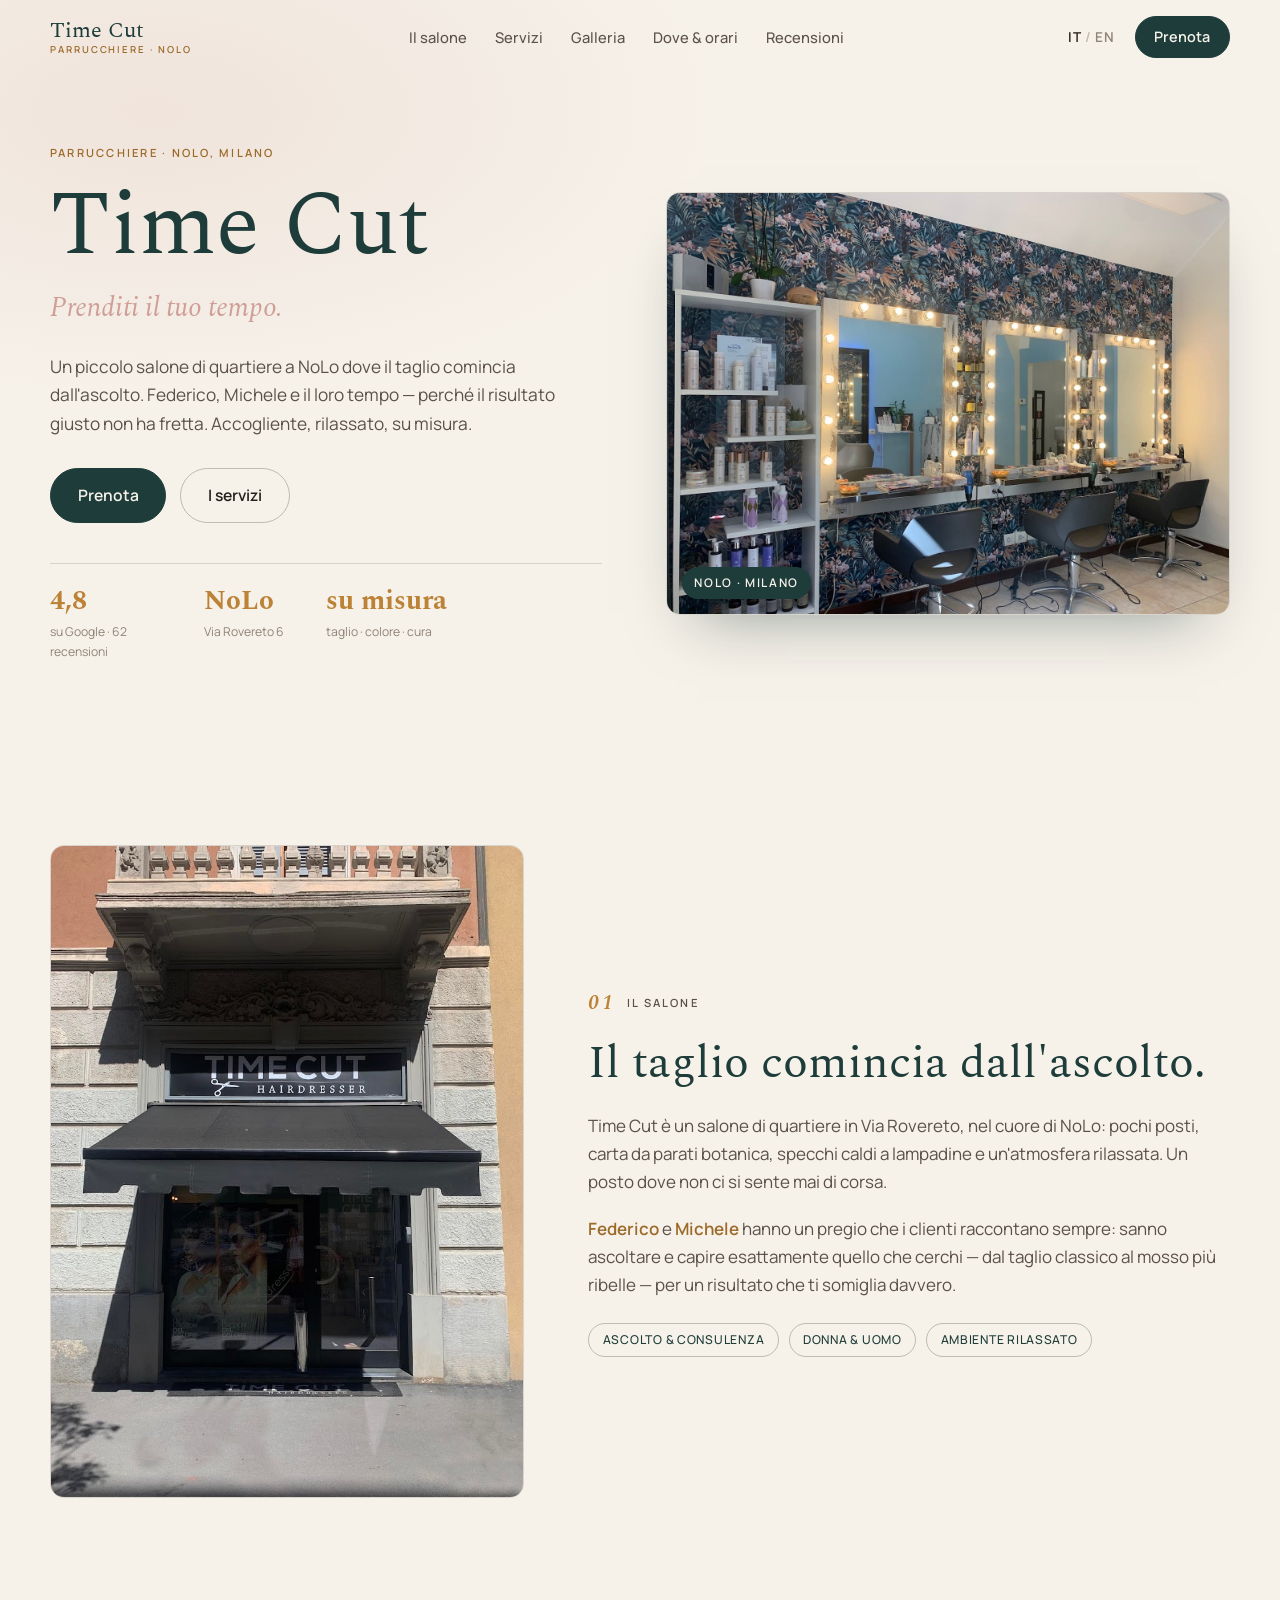
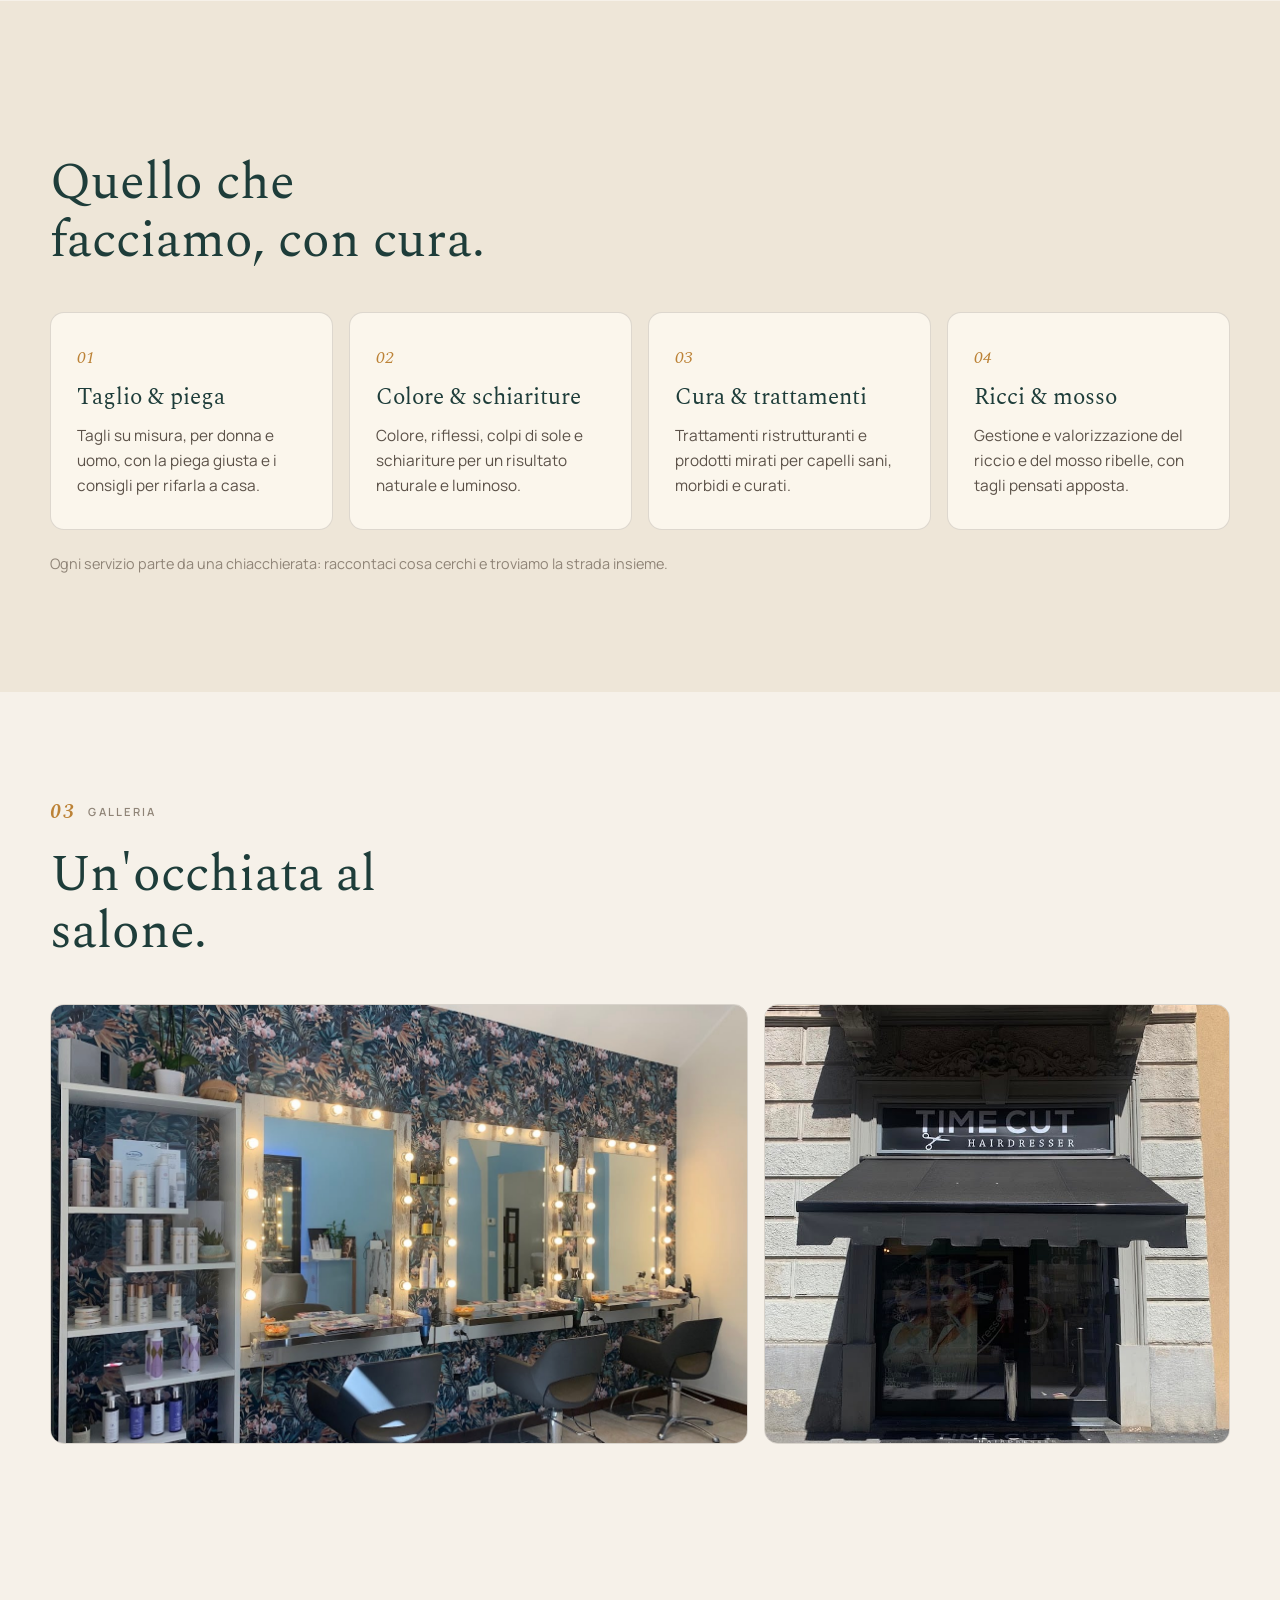
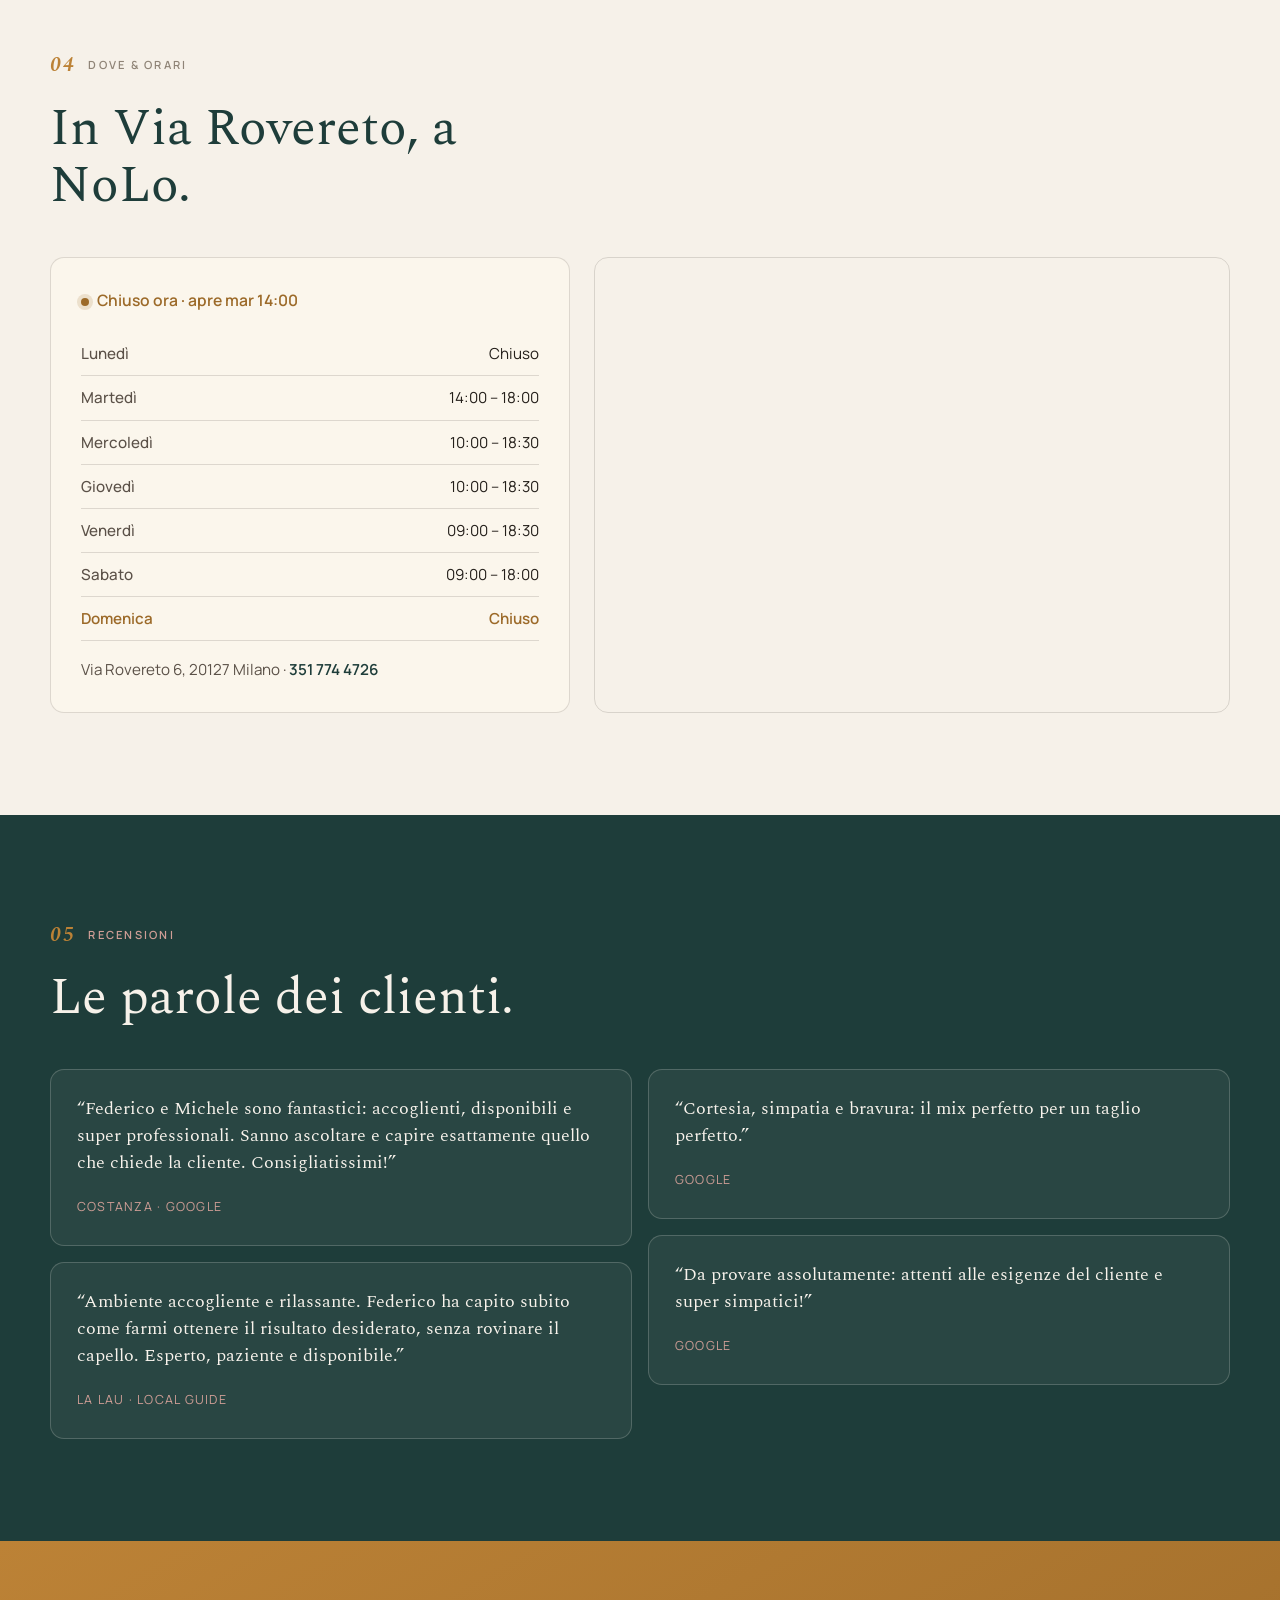
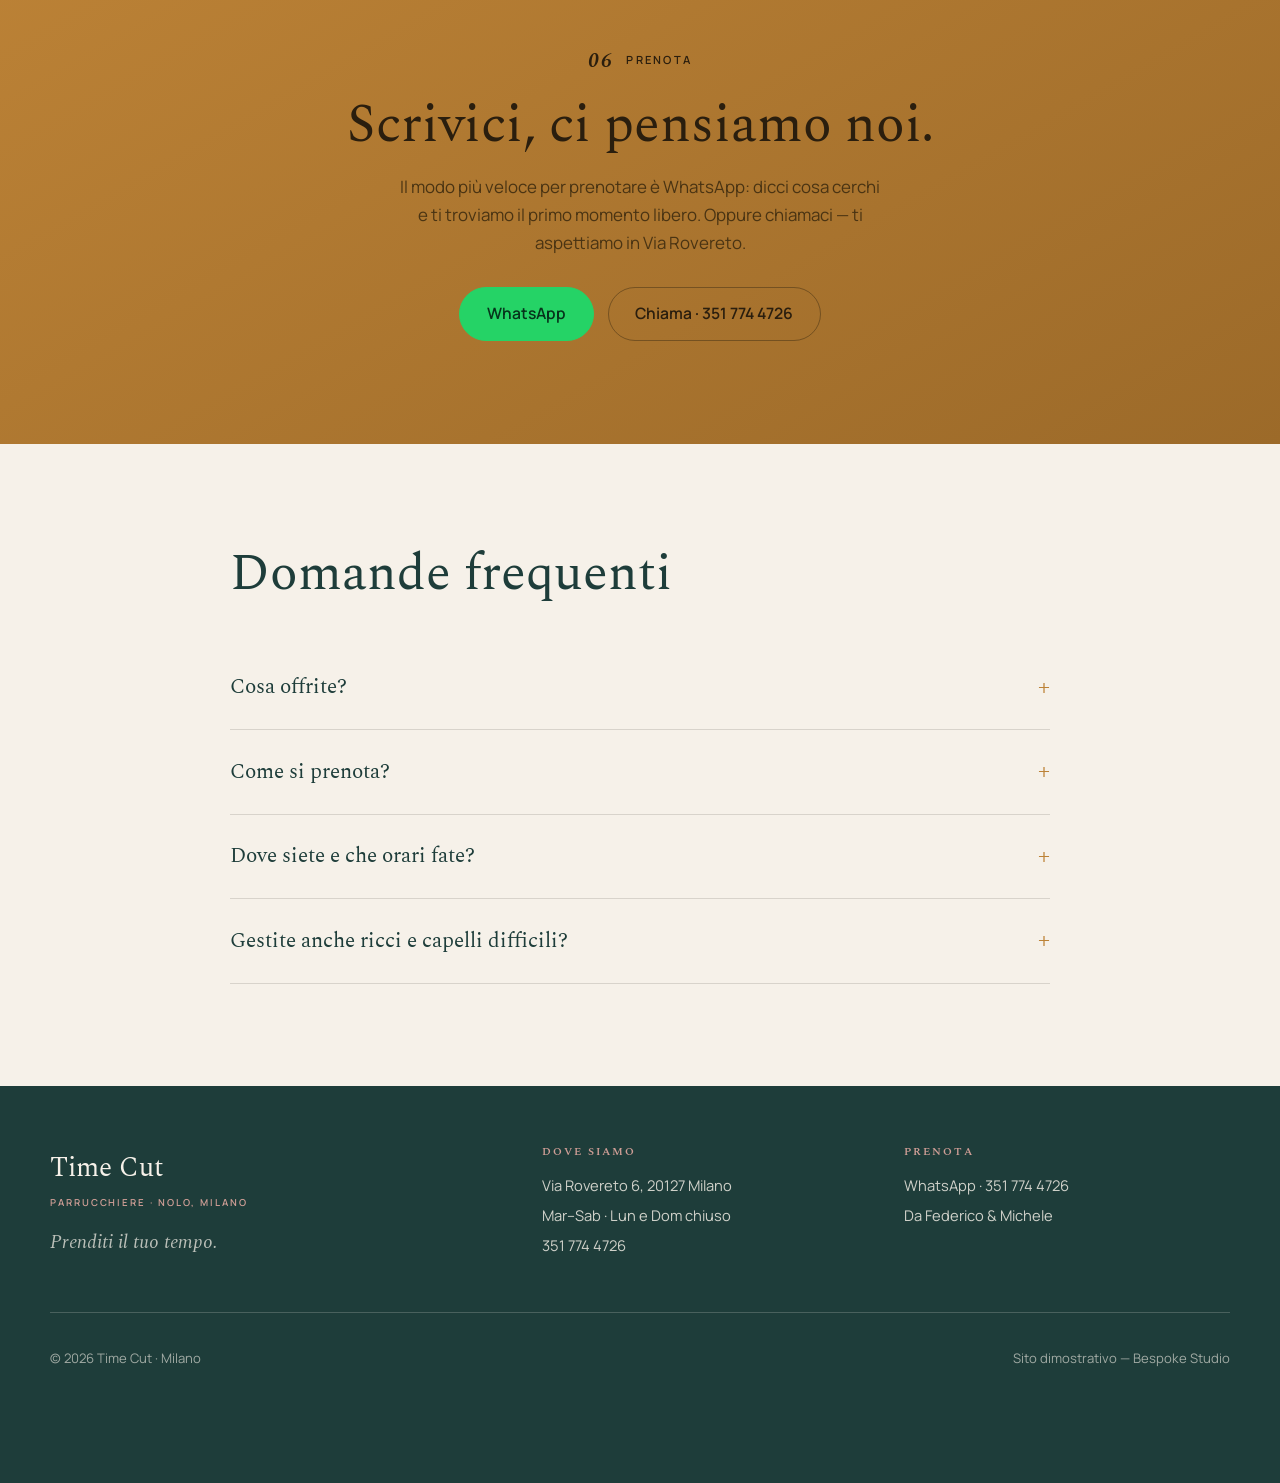
==== index.html @ 447bb8cb "Time Cut — sito vetrina (demo Bespoke Studio) Parrucchiere di quartiere a NoLo (Via Rovereto 6, Fede" ====
<!DOCTYPE html>
<html lang="it" class="no-js">
<head>
<meta charset="utf-8">
<script>(function(d){var r=d.documentElement;r.className=r.className.replace('no-js','js');if(matchMedia('(prefers-reduced-motion:reduce)').matches)r.classList.add('reduce-motion');})(document);</script>
<meta name="viewport" content="width=device-width, initial-scale=1">
<title>Time Cut — Parrucchiere a NoLo, Milano · Prenditi il tuo tempo</title>
<meta name="description" content="Time Cut, Via Rovereto 6 (NoLo, Milano): parrucchiere di quartiere. Taglio, colore e cura dei capelli con ascolto e attenzione, da Federico e Michele. Prenota su WhatsApp.">
<link rel="canonical" href="https://rotenzark.github.io/time-cut/">
<meta name="theme-color" content="#1E3D3A">
<meta property="og:type" content="business.business">
<meta property="og:title" content="Time Cut — Parrucchiere a NoLo, Milano">
<meta property="og:description" content="Prenditi il tuo tempo. Un salone di quartiere a NoLo dove ascolto e taglio su misura fanno la differenza. Da Federico e Michele.">
<meta property="og:image" content="https://rotenzark.github.io/time-cut/img/og-image.jpg">
<meta property="og:url" content="https://rotenzark.github.io/time-cut/">
<meta property="og:locale" content="it_IT">
<meta name="twitter:card" content="summary_large_image">
<meta name="twitter:title" content="Time Cut — Parrucchiere a NoLo">
<meta name="twitter:description" content="Prenditi il tuo tempo. Parrucchiere di quartiere a NoLo, Milano.">
<meta name="twitter:image" content="https://rotenzark.github.io/time-cut/img/og-image.jpg">
<link rel="icon" href="img/favicon.svg" type="image/svg+xml">
<link rel="icon" href="img/favicon-32.png" sizes="32x32" type="image/png">
<link rel="apple-touch-icon" href="img/apple-touch-icon.png">
<link rel="preconnect" href="https://fonts.googleapis.com">
<link rel="preconnect" href="https://fonts.gstatic.com" crossorigin>
<link href="https://fonts.googleapis.com/css2?family=Spectral:ital,wght@0,400;0,500;0,600;1,400&family=Manrope:wght@400;500;600;700&display=swap" rel="stylesheet">
<link rel="stylesheet" href="css/styles.css?v=1">
<script type="application/ld+json">
{
  "@context": "https://schema.org",
  "@type": "HairSalon",
  "name": "Time Cut",
  "description": "Parrucchiere di quartiere a NoLo (Milano): taglio, colore e cura dei capelli con ascolto e attenzione.",
  "url": "https://rotenzark.github.io/time-cut/",
  "image": "https://rotenzark.github.io/time-cut/img/og-image.jpg",
  "telephone": "+39 351 774 4726",
  "priceRange": "€€",
  "address": { "@type": "PostalAddress", "streetAddress": "Via Rovereto 6", "addressLocality": "Milano", "postalCode": "20127", "addressCountry": "IT" },
  "geo": { "@type": "GeoCoordinates", "latitude": 45.494929, "longitude": 9.2206295 },
  "openingHoursSpecification": [
    { "@type": "OpeningHoursSpecification", "dayOfWeek": "Tuesday", "opens": "14:00", "closes": "18:00" },
    { "@type": "OpeningHoursSpecification", "dayOfWeek": ["Wednesday","Thursday"], "opens": "10:00", "closes": "18:30" },
    { "@type": "OpeningHoursSpecification", "dayOfWeek": "Friday", "opens": "09:00", "closes": "18:30" },
    { "@type": "OpeningHoursSpecification", "dayOfWeek": "Saturday", "opens": "09:00", "closes": "18:00" }
  ]
}
</script>
<script type="application/ld+json">
{
  "@context": "https://schema.org",
  "@type": "FAQPage",
  "mainEntity": [
    { "@type": "Question", "name": "Cosa offre Time Cut?", "acceptedAnswer": { "@type": "Answer", "text": "Siamo un parrucchiere di quartiere: taglio e piega, colore e schiariture, trattamenti di cura per i capelli e consulenza sullo stile. Per donna e uomo." } },
    { "@type": "Question", "name": "Come si prenota?", "acceptedAnswer": { "@type": "Answer", "text": "Il modo più veloce è scriverci su WhatsApp o chiamare il 351 774 4726. Ti troviamo il primo momento libero, senza fretta." } },
    { "@type": "Question", "name": "Dove siete e che orari fate?", "acceptedAnswer": { "@type": "Answer", "text": "Siamo in Via Rovereto 6, a NoLo (Milano). Aperti martedì 14–18, mercoledì e giovedì 10–18:30, venerdì 9–18:30, sabato 9–18. Lunedì e domenica chiuso." } },
    { "@type": "Question", "name": "Gestite anche capelli ricci e difficili?", "acceptedAnswer": { "@type": "Answer", "text": "Sì. Ci piace ascoltare e capire cosa cerchi: dai tagli su misura alla gestione del mosso e del riccio, l'obiettivo è farti uscire con un risultato che ti somiglia." } }
  ]
}
</script>
</head>
<body>

<div id="intro" class="intro" aria-hidden="true">
  <div class="intro__inner">
    <span class="intro__word">Time Cut</span>
    <span class="intro__sub">Prenditi il tuo tempo</span>
  </div>
</div>

<a class="skip-link" href="#main" data-i18n="skip">Vai al contenuto</a>

<header class="site-header" id="siteHeader">
  <div class="wrap header__row">
    <a class="brand" href="#top" aria-label="Time Cut — home">
      <span class="brand__name">Time Cut</span>
      <span class="brand__sub">Parrucchiere · NoLo</span>
    </a>
    <nav class="nav" id="nav" aria-label="Navigazione principale">
      <a href="#salone" data-i18n="nav.about">Il salone</a>
      <a href="#servizi" data-i18n="nav.services">Servizi</a>
      <a href="#gallery" data-i18n="nav.gallery">Galleria</a>
      <a href="#dove" data-i18n="nav.where">Dove & orari</a>
      <a href="#recensioni" data-i18n="nav.reviews">Recensioni</a>
    </nav>
    <div class="header__actions">
      <button class="lang" id="langToggle" type="button" aria-label="Switch language to English">
        <span class="lang__it is-active">IT</span><span class="lang__sep">/</span><span class="lang__en">EN</span>
      </button>
      <a class="btn btn--solid header__cta" href="#prenota" data-i18n="cta.book">Prenota</a>
      <button class="burger" id="burger" type="button" aria-label="Apri il menu" aria-expanded="false" aria-controls="nav">
        <span></span><span></span><span></span>
      </button>
    </div>
  </div>
</header>

<main id="main">

<section class="hero" id="top">
  <div class="wrap hero__grid">
    <div class="hero__text">
      <p class="eyebrow reveal"><span data-i18n="hero.eyebrow">Parrucchiere · NoLo, Milano</span></p>
      <h1 class="hero__title reveal">Time Cut</h1>
      <p class="hero__concept reveal" data-i18n="hero.concept">Prenditi il tuo tempo.</p>
      <p class="hero__lead reveal" data-i18n="hero.lead">Un piccolo salone di quartiere a NoLo dove il taglio comincia dall'ascolto. Federico, Michele e il loro tempo — perché il risultato giusto non ha fretta. Accogliente, rilassato, su misura.</p>
      <div class="hero__cta reveal">
        <a class="btn btn--solid" href="#prenota" data-i18n="cta.book">Prenota</a>
        <a class="btn btn--ghost" href="#servizi" data-i18n="hero.cta2">I servizi</a>
      </div>
      <ul class="hero__stats reveal">
        <li><b>4,8</b><span data-i18n="hero.stat1">su Google · 62 recensioni</span></li>
        <li><b>NoLo</b><span data-i18n="hero.stat2">Via Rovereto 6</span></li>
        <li><b>su misura</b><span data-i18n="hero.stat3">taglio · colore · cura</span></li>
      </ul>
    </div>
    <div class="hero__media reveal">
      <img src="img/salon.jpg" width="1400" height="1050" alt="Interno di Time Cut: carta da parati botanica e specchi con luci a lampadine" fetchpriority="high">
      <span class="hero__tag" data-i18n="hero.tag">NoLo · Milano</span>
    </div>
  </div>
</section>

<section class="section story" id="salone">
  <div class="wrap story__grid">
    <div class="story__media reveal">
      <img src="img/storefront.jpg" width="761" height="1050" loading="lazy" alt="La vetrina di Time Cut in Via Rovereto">
    </div>
    <div class="story__text">
      <p class="label reveal"><span class="num">01</span><span data-i18n="story.label">Il salone</span></p>
      <h2 class="reveal" data-i18n="story.title">Il taglio comincia dall'ascolto.</h2>
      <p class="reveal" data-i18n="story.p1">Time Cut è un salone di quartiere in Via Rovereto, nel cuore di NoLo: pochi posti, carta da parati botanica, specchi caldi a lampadine e un'atmosfera rilassata. Un posto dove non ci si sente mai di corsa.</p>
      <p class="reveal" data-i18n="story.p2"><strong>Federico</strong> e <strong>Michele</strong> hanno un pregio che i clienti raccontano sempre: sanno ascoltare e capire esattamente quello che cerchi — dal taglio classico al mosso più ribelle — per un risultato che ti somiglia davvero.</p>
      <ul class="story__chips reveal">
        <li data-i18n="story.chip1">Ascolto & consulenza</li>
        <li data-i18n="story.chip2">Donna & uomo</li>
        <li data-i18n="story.chip3">Ambiente rilassato</li>
      </ul>
    </div>
  </div>
</section>

<section class="section services" id="servizi">
  <div class="wrap">
    <p class="label reveal"><span class="num">02</span><span data-i18n="serv.label">Servizi</span></p>
    <h2 class="section__title reveal" data-i18n="serv.title">Quello che facciamo, con cura.</h2>
    <div class="serv__grid">
      <article class="serv-card reveal">
        <span class="serv-card__n">01</span>
        <h3 data-i18n="serv.1t">Taglio & piega</h3>
        <p data-i18n="serv.1d">Tagli su misura, per donna e uomo, con la piega giusta e i consigli per rifarla a casa.</p>
      </article>
      <article class="serv-card reveal">
        <span class="serv-card__n">02</span>
        <h3 data-i18n="serv.2t">Colore & schiariture</h3>
        <p data-i18n="serv.2d">Colore, riflessi, colpi di sole e schiariture per un risultato naturale e luminoso.</p>
      </article>
      <article class="serv-card reveal">
        <span class="serv-card__n">03</span>
        <h3 data-i18n="serv.3t">Cura & trattamenti</h3>
        <p data-i18n="serv.3d">Trattamenti ristrutturanti e prodotti mirati per capelli sani, morbidi e curati.</p>
      </article>
      <article class="serv-card reveal">
        <span class="serv-card__n">04</span>
        <h3 data-i18n="serv.4t">Ricci & mosso</h3>
        <p data-i18n="serv.4d">Gestione e valorizzazione del riccio e del mosso ribelle, con tagli pensati apposta.</p>
      </article>
    </div>
    <p class="note reveal" data-i18n="serv.note">Ogni servizio parte da una chiacchierata: raccontaci cosa cerchi e troviamo la strada insieme.</p>
  </div>
</section>

<section class="section gallery" id="gallery">
  <div class="wrap">
    <p class="label reveal"><span class="num">03</span><span data-i18n="gallery.label">Galleria</span></p>
    <h2 class="section__title reveal" data-i18n="gallery.title">Un'occhiata al salone.</h2>
  </div>
  <div class="gallery__grid wrap">
    <button class="shot shot--wide reveal" data-full="img/salon.jpg" aria-label="Ingrandisci foto">
      <img src="img/salon.jpg" width="1400" height="1050" loading="lazy" alt="Interno di Time Cut con carta botanica e specchi a lampadine">
    </button>
    <button class="shot reveal" data-full="img/storefront.jpg" aria-label="Ingrandisci foto">
      <img src="img/storefront.jpg" width="761" height="1050" loading="lazy" alt="La vetrina di Time Cut">
    </button>
  </div>
</section>

<section class="section where" id="dove">
  <div class="wrap">
    <p class="label reveal"><span class="num">04</span><span data-i18n="where.label">Dove & orari</span></p>
    <h2 class="section__title reveal" data-i18n="where.title">In Via Rovereto, a NoLo.</h2>
    <div class="where__grid">
      <div class="where__info reveal">
        <div class="hours" id="hours">
          <p class="hours__status" id="hoursStatus" aria-live="polite"></p>
          <table class="hours__table">
            <tbody>
              <tr data-day="1"><th data-i18n="day.mon">Lunedì</th><td data-i18n="closed">Chiuso</td></tr>
              <tr data-day="2"><th data-i18n="day.tue">Martedì</th><td>14:00 – 18:00</td></tr>
              <tr data-day="3"><th data-i18n="day.wed">Mercoledì</th><td>10:00 – 18:30</td></tr>
              <tr data-day="4"><th data-i18n="day.thu">Giovedì</th><td>10:00 – 18:30</td></tr>
              <tr data-day="5"><th data-i18n="day.fri">Venerdì</th><td>09:00 – 18:30</td></tr>
              <tr data-day="6"><th data-i18n="day.sat">Sabato</th><td>09:00 – 18:00</td></tr>
              <tr data-day="0"><th data-i18n="day.sun">Domenica</th><td data-i18n="closed">Chiuso</td></tr>
            </tbody>
          </table>
          <p class="where__addr">Via Rovereto 6, 20127 Milano · <a href="tel:+393517744726">351 774 4726</a></p>
        </div>
      </div>
      <div class="map reveal">
        <iframe title="Mappa Time Cut, Via Rovereto 6 Milano" src="https://www.google.com/maps?q=Via+Rovereto+6,+Milano&output=embed" loading="lazy" referrerpolicy="no-referrer-when-downgrade"></iframe>
      </div>
    </div>
  </div>
</section>

<section class="section reviews" id="recensioni">
  <div class="wrap">
    <p class="label reveal"><span class="num">05</span><span data-i18n="rev.label">Recensioni</span></p>
    <h2 class="section__title reveal" data-i18n="rev.title">Le parole dei clienti.</h2>
    <div class="rev__grid">
      <blockquote class="rev-card reveal">
        <p>“Federico e Michele sono fantastici: accoglienti, disponibili e super professionali. Sanno ascoltare e capire esattamente quello che chiede la cliente. Consigliatissimi!”</p>
        <cite>Costanza · Google</cite>
      </blockquote>
      <blockquote class="rev-card reveal">
        <p>“Ambiente accogliente e rilassante. Federico ha capito subito come farmi ottenere il risultato desiderato, senza rovinare il capello. Esperto, paziente e disponibile.”</p>
        <cite>La Lau · Local Guide</cite>
      </blockquote>
      <blockquote class="rev-card reveal">
        <p>“Cortesia, simpatia e bravura: il mix perfetto per un taglio perfetto.”</p>
        <cite>Google</cite>
      </blockquote>
      <blockquote class="rev-card reveal">
        <p>“Da provare assolutamente: attenti alle esigenze del cliente e super simpatici!”</p>
        <cite>Google</cite>
      </blockquote>
    </div>
  </div>
</section>

<section class="section book" id="prenota">
  <div class="wrap book__inner reveal">
    <p class="label label--light"><span class="num">06</span><span data-i18n="book.label">Prenota</span></p>
    <h2 data-i18n="book.title">Scrivici, ci pensiamo noi.</h2>
    <p class="book__lead" data-i18n="book.lead">Il modo più veloce per prenotare è WhatsApp: dicci cosa cerchi e ti troviamo il primo momento libero. Oppure chiamaci — ti aspettiamo in Via Rovereto.</p>
    <div class="book__cta">
      <a class="btn btn--wa" id="waBtn" href="https://wa.me/393517744726?text=Ciao%20Time%20Cut!%20Vorrei%20prenotare%20un%20appuntamento." target="_blank" rel="noopener">WhatsApp</a>
      <a class="btn btn--ghost btn--ghost-light" href="tel:+393517744726" data-i18n="book.call">Chiama · 351 774 4726</a>
    </div>
  </div>
</section>

<section class="section faq" id="faq">
  <div class="wrap faq__wrap">
    <h2 class="section__title reveal" data-i18n="faq.title">Domande frequenti</h2>
    <div class="faq__list">
      <details class="faq-item reveal"><summary data-i18n="faq.q1">Cosa offrite?</summary><p data-i18n="faq.a1">Siamo un parrucchiere di quartiere: taglio e piega, colore e schiariture, trattamenti di cura per i capelli e consulenza sullo stile. Per donna e uomo.</p></details>
      <details class="faq-item reveal"><summary data-i18n="faq.q2">Come si prenota?</summary><p data-i18n="faq.a2">Il modo più veloce è scriverci su WhatsApp o chiamare il 351 774 4726. Ti troviamo il primo momento libero, senza fretta.</p></details>
      <details class="faq-item reveal"><summary data-i18n="faq.q3">Dove siete e che orari fate?</summary><p data-i18n="faq.a3">In Via Rovereto 6, a NoLo. Aperti martedì 14–18, mercoledì e giovedì 10–18:30, venerdì 9–18:30, sabato 9–18. Lunedì e domenica chiuso.</p></details>
      <details class="faq-item reveal"><summary data-i18n="faq.q4">Gestite anche ricci e capelli difficili?</summary><p data-i18n="faq.a4">Sì: dai tagli su misura alla gestione del mosso e del riccio, l'obiettivo è farti uscire con un risultato che ti somiglia.</p></details>
    </div>
  </div>
</section>

</main>

<footer class="site-footer">
  <div class="wrap footer__grid">
    <div class="footer__brand">
      <span class="brand__name">Time Cut</span>
      <span class="brand__sub">Parrucchiere · NoLo, Milano</span>
      <p class="footer__concept" data-i18n="hero.concept">Prenditi il tuo tempo.</p>
    </div>
    <div class="footer__col">
      <h4 data-i18n="footer.where">Dove siamo</h4>
      <p>Via Rovereto 6, 20127 Milano</p>
      <p data-i18n="footer.hours">Mar–Sab · Lun e Dom chiuso</p>
      <p><a href="tel:+393517744726">351 774 4726</a></p>
    </div>
    <div class="footer__col">
      <h4 data-i18n="footer.book">Prenota</h4>
      <p><a href="https://wa.me/393517744726" target="_blank" rel="noopener">WhatsApp · 351 774 4726</a></p>
      <p data-i18n="footer.by">Da Federico & Michele</p>
    </div>
  </div>
  <div class="wrap footer__base">
    <p>© <span id="year"></span> Time Cut · Milano</p>
    <p class="footer__credit" data-i18n="footer.credit">Sito dimostrativo — Bespoke Studio</p>
  </div>
</footer>

<div class="action-bar">
  <a href="tel:+393517744726" data-i18n="ab.call">Chiama</a>
  <a href="https://www.google.com/maps?q=Via+Rovereto+6,+Milano" target="_blank" rel="noopener" data-i18n="ab.dir">Indicazioni</a>
  <a href="https://wa.me/393517744726?text=Ciao%20Time%20Cut!%20Vorrei%20prenotare%20un%20appuntamento." target="_blank" rel="noopener" class="action-bar__book">WhatsApp</a>
</div>

<div class="lightbox" id="lightbox" aria-hidden="true" role="dialog" aria-modal="true" aria-label="Foto ingrandita">
  <button class="lightbox__close" id="lightboxClose" aria-label="Chiudi">×</button>
  <img id="lightboxImg" src="" alt="">
</div>

<script src="js/main.js?v=1"></script>
</body>
</html>
---- css/styles.css ----
/* ===== Time Cut — Prenditi il tuo tempo ===== */
:root{
  --bg:#F6F1E9;
  --bg-2:#EEE6D8;
  --panel:#FBF6EC;
  --ink:#241F1A;
  --ink-soft:#5B5148;
  --muted:#8F8477;
  --teal:#1E3D3A;
  --teal-2:#2E5851;
  --amber:#BC8236;
  --amber-2:#9C6A29;
  --blush:#CF9E96;
  --line:rgba(36,31,26,0.14);
  --line-strong:rgba(36,31,26,0.26);
  --wrap:1180px;
  --r:14px;
  --ease:cubic-bezier(.22,.61,.36,1);
  --disp:"Spectral",Georgia,serif;
  --body:"Manrope",system-ui,sans-serif;
}
*{box-sizing:border-box}
html{scroll-behavior:smooth;overflow-x:hidden}
@media (prefers-reduced-motion:reduce){html{scroll-behavior:auto}}
body{margin:0;background:var(--bg);color:var(--ink);font-family:var(--body);font-size:17px;line-height:1.65;-webkit-font-smoothing:antialiased;overflow-x:hidden}
img{max-width:100%;height:auto;display:block}
a{color:inherit;text-decoration:none}
h1,h2,h3,h4{margin:0;font-weight:400;line-height:1.12;font-family:var(--disp)}
.wrap{width:min(100% - 44px,var(--wrap));margin-inline:auto}
.section{padding:clamp(56px,8vw,112px) 0}

.js .reveal{opacity:0;transform:translateY(24px);transition:opacity .8s var(--ease),transform .8s var(--ease)}
.js .reveal.is-visible{opacity:1;transform:none}
@media (prefers-reduced-motion:reduce){.js .reveal{opacity:1;transform:none;transition:none}}

.eyebrow,.label{font-family:var(--body);font-weight:600;letter-spacing:.2em;text-transform:uppercase;font-size:.7rem;color:var(--amber-2)}
.eyebrow{margin:0 0 20px}
.label{display:flex;align-items:center;gap:12px;margin:0 0 18px;color:var(--muted)}
.label .num{font-family:var(--disp);font-style:italic;font-size:1.3rem;color:var(--amber)}
.section__title{font-family:var(--disp);font-size:clamp(2rem,4.8vw,3.2rem);margin:0 0 42px;max-width:18ch;color:var(--teal)}
.note{color:var(--muted);font-size:.9rem;margin-top:22px}

.btn{display:inline-flex;align-items:center;justify-content:center;gap:.5em;font-family:var(--body);font-weight:600;font-size:.98rem;padding:.85em 1.7em;border-radius:100px;border:1px solid transparent;cursor:pointer;transition:transform .3s var(--ease),background .3s,color .3s,border-color .3s}
.btn:hover{transform:translateY(-2px)}
.btn--solid{background:var(--teal);color:#F6F1E9;border-color:var(--teal)}
.btn--solid:hover{background:var(--teal-2)}
.btn--ghost{border-color:var(--line-strong);color:var(--ink)}
.btn--ghost:hover{border-color:var(--teal);color:var(--teal)}
.btn--ghost-light{border-color:rgba(246,241,233,.5);color:#F6F1E9}
.btn--ghost-light:hover{border-color:#F6F1E9;background:rgba(246,241,233,.1)}
.btn--wa{background:#25D366;color:#06331b;border-color:#25D366}
.btn--wa:hover{background:#20c05c}

/* intro */
.intro{position:fixed;inset:0;z-index:200;background:var(--teal);display:flex;align-items:center;justify-content:center}
.intro__inner{text-align:center}
.intro__word{display:block;font-family:var(--disp);font-size:clamp(2.6rem,9vw,5rem);color:#F6F1E9;opacity:0;animation:up 1s .2s var(--ease) forwards}
.intro__sub{display:block;margin-top:12px;font-family:var(--disp);font-style:italic;font-size:clamp(1.2rem,3.5vw,1.7rem);color:var(--blush);opacity:0;animation:up 1s .5s var(--ease) forwards}
@keyframes up{from{opacity:0;transform:translateY(22px)}to{opacity:1;transform:none}}
.intro.is-done{opacity:0;visibility:hidden;transition:opacity .6s ease,visibility .6s}
.no-js .intro,.reduce-motion .intro{display:none}

.skip-link{position:fixed;left:-999px;top:8px;z-index:300;background:var(--teal);color:#F6F1E9;padding:.6em 1em;border-radius:8px}
.skip-link:focus{left:8px}

/* header */
.site-header{position:fixed;top:0;left:0;right:0;z-index:120;transition:background .4s,border-color .4s;border-bottom:1px solid transparent}
.header__row{display:flex;align-items:center;justify-content:space-between;gap:20px;padding:16px 0}
.site-header.scrolled{background:rgba(246,241,233,.92);backdrop-filter:blur(10px);border-bottom-color:var(--line)}
.brand{display:flex;flex-direction:column;line-height:1.05}
.brand__name{font-family:var(--disp);font-size:1.4rem;color:var(--teal)}
.brand__sub{font-family:var(--body);font-weight:600;font-size:.6rem;letter-spacing:.2em;text-transform:uppercase;color:var(--amber-2);margin-top:3px}
.nav{display:flex;gap:28px}
.nav a{font-size:.92rem;font-weight:500;color:var(--ink-soft);position:relative;transition:color .3s}
.nav a:hover{color:var(--teal)}
.nav a::after{content:"";position:absolute;left:0;bottom:-5px;width:0;height:1.5px;background:var(--amber);transition:width .3s var(--ease)}
.nav a:hover::after{width:100%}
.header__actions{display:flex;align-items:center;gap:14px}
.lang{background:none;border:none;color:var(--muted);cursor:pointer;font-family:var(--body);font-size:.85rem;font-weight:600;letter-spacing:.06em;padding:6px}
.lang .is-active{color:var(--ink)}
.lang__sep{margin:0 3px;opacity:.5}
.header__cta{padding:.55em 1.3em;font-size:.9rem}
.burger{display:none;flex-direction:column;gap:5px;background:none;border:none;cursor:pointer;padding:6px}
.burger span{width:26px;height:2px;background:var(--teal);transition:transform .3s,opacity .3s}
.burger[aria-expanded="true"] span:nth-child(1){transform:translateY(7px) rotate(45deg)}
.burger[aria-expanded="true"] span:nth-child(2){opacity:0}
.burger[aria-expanded="true"] span:nth-child(3){transform:translateY(-7px) rotate(-45deg)}

/* hero */
.hero{padding:clamp(120px,16vh,168px) 0 clamp(50px,7vw,80px);background:radial-gradient(80% 70% at 12% 15%,rgba(207,158,150,.16),transparent 55%)}
.hero__grid{display:grid;grid-template-columns:1fr 1.02fr;gap:clamp(30px,5vw,64px);align-items:center}
.hero__title{font-family:var(--disp);font-size:clamp(3rem,7.5vw,5.6rem);line-height:1;color:var(--teal);margin:0 0 14px}
.hero__concept{font-family:var(--disp);font-style:italic;font-size:clamp(1.3rem,2.6vw,1.7rem);color:var(--blush);margin:0 0 22px}
.hero__lead{font-size:1.08rem;color:var(--ink-soft);max-width:46ch;margin:0 0 30px}
.hero__cta{display:flex;flex-wrap:wrap;gap:14px;margin-bottom:40px}
.hero__stats{list-style:none;margin:0;padding:24px 0 0;border-top:1px solid var(--line);display:flex;gap:clamp(20px,4vw,42px)}
.hero__stats li{display:flex;flex-direction:column}
.hero__stats b{font-family:var(--disp);font-size:1.7rem;color:var(--amber);line-height:1}
.hero__stats span{font-size:.76rem;color:var(--muted);margin-top:7px;max-width:16ch}
.hero__media{position:relative}
.hero__media img{width:100%;border-radius:var(--r);border:1px solid var(--line);box-shadow:0 30px 60px -32px rgba(30,61,58,.5)}
.hero__tag{position:absolute;left:16px;bottom:16px;background:var(--teal);color:#F6F1E9;font-family:var(--body);font-weight:600;font-size:.74rem;letter-spacing:.14em;text-transform:uppercase;padding:.5em 1em;border-radius:100px}

/* story */
.story__grid{display:grid;grid-template-columns:.85fr 1.15fr;gap:clamp(30px,5vw,64px);align-items:center}
.story__media img{width:100%;border-radius:var(--r);border:1px solid var(--line)}
.story h2{font-family:var(--disp);font-size:clamp(1.9rem,4.2vw,2.9rem);margin:0 0 22px;color:var(--teal)}
.story p{color:var(--ink-soft);margin:0 0 18px}
.story strong{color:var(--amber-2);font-weight:600}
.story__chips{list-style:none;margin:24px 0 0;padding:0;display:flex;flex-wrap:wrap;gap:10px}
.story__chips li{font-size:.76rem;font-weight:500;letter-spacing:.06em;text-transform:uppercase;color:var(--teal);border:1px solid var(--line-strong);border-radius:100px;padding:.5em 1.1em}

/* services */
.services{background:var(--bg-2)}
.serv__grid{display:grid;grid-template-columns:repeat(4,1fr);gap:16px}
.serv-card{background:var(--panel);border:1px solid var(--line);border-radius:var(--r);padding:30px 26px;transition:transform .3s var(--ease),box-shadow .3s}
.serv-card:hover{transform:translateY(-5px);box-shadow:0 24px 40px -28px rgba(30,61,58,.4)}
.serv-card__n{font-family:var(--disp);font-style:italic;font-size:1.1rem;color:var(--amber)}
.serv-card h3{font-family:var(--disp);font-size:1.45rem;color:var(--teal);margin:12px 0 12px;line-height:1.15}
.serv-card p{color:var(--ink-soft);font-size:.96rem;margin:0}

/* gallery */
.gallery__grid{display:grid;grid-template-columns:1.5fr 1fr;gap:16px;grid-auto-rows:440px}
.shot{padding:0;border:1px solid var(--line);border-radius:var(--r);overflow:hidden;cursor:pointer;background:none;position:relative}
.shot img{width:100%;height:100%;object-fit:cover;transition:transform .7s var(--ease)}
.shot:hover img{transform:scale(1.05)}

/* where */
.where__grid{display:grid;grid-template-columns:.9fr 1.1fr;gap:24px;align-items:stretch}
.where__info{display:flex}
.hours{background:var(--panel);border:1px solid var(--line);border-radius:var(--r);padding:30px;width:100%}
.hours__status{font-weight:600;margin:0 0 18px;font-size:.98rem}
.hours__status .dot{display:inline-block;width:8px;height:8px;border-radius:50%;margin-right:8px;vertical-align:middle}
.is-open{color:#3E7D4F}.is-open .dot{background:#3E7D4F;box-shadow:0 0 0 4px rgba(62,125,79,.16)}
.is-closed{color:var(--amber-2)}.is-closed .dot{background:var(--amber-2);box-shadow:0 0 0 4px rgba(156,106,41,.16)}
.hours__table{width:100%;border-collapse:collapse;margin-bottom:16px}
.hours__table th,.hours__table td{text-align:left;padding:9px 0;font-weight:400;font-size:.95rem;border-bottom:1px solid var(--line)}
.hours__table th{color:var(--ink-soft);font-weight:500}
.hours__table td{text-align:right;color:var(--ink)}
.hours__table tr.today th,.hours__table tr.today td{color:var(--amber-2);font-weight:600}
.where__addr{color:var(--ink-soft);font-size:.95rem;margin:0}
.where__addr a{color:var(--teal);font-weight:600}
.map{border-radius:var(--r);overflow:hidden;border:1px solid var(--line);min-height:340px}
.map iframe{width:100%;height:100%;min-height:340px;border:0}

/* reviews */
.reviews{background:var(--teal);color:#F6F1E9}
.reviews .label{color:var(--blush)}
.reviews .section__title{color:#F6F1E9}
.rev__grid{columns:2;column-gap:16px}
.rev-card{break-inside:avoid;margin:0 0 16px;border:1px solid rgba(246,241,233,.2);border-radius:var(--r);padding:26px;background:rgba(246,241,233,.05)}
.rev-card p{margin:0 0 14px;font-family:var(--disp);font-size:1.12rem;line-height:1.5;color:#F8F3EC}
.rev-card cite{font-style:normal;font-size:.78rem;letter-spacing:.1em;text-transform:uppercase;color:var(--blush)}

/* book */
.book{background:linear-gradient(150deg,var(--amber),var(--amber-2));color:#2A1E0E;text-align:center}
.book__inner{max-width:680px;margin-inline:auto}
.book .label{justify-content:center;color:#2A1E0E}
.book .label .num{color:#2A1E0E}
.book h2{font-family:var(--disp);font-size:clamp(2rem,5vw,3.3rem);margin:0 0 18px;color:#2A1E0E}
.book__lead{color:#4A3413;font-size:1.06rem;margin:0 auto 30px;max-width:48ch}
.book__cta{display:flex;flex-wrap:wrap;gap:14px;justify-content:center}
.book .btn--ghost-light{border-color:rgba(42,30,14,.4);color:#2A1E0E}
.book .btn--ghost-light:hover{border-color:#2A1E0E;background:rgba(42,30,14,.08)}

/* faq */
.faq__wrap{max-width:820px;margin-inline:auto}
.faq-item{border-bottom:1px solid var(--line)}
.faq-item summary{cursor:pointer;list-style:none;padding:22px 0;font-family:var(--disp);font-size:1.3rem;color:var(--teal);display:flex;justify-content:space-between;align-items:center;gap:16px}
.faq-item summary::-webkit-details-marker{display:none}
.faq-item summary::after{content:"+";color:var(--amber);font-size:1.5rem;transition:transform .3s}
.faq-item[open] summary::after{transform:rotate(45deg)}
.faq-item p{margin:0 0 22px;color:var(--ink-soft)}

/* footer */
.site-footer{background:var(--teal);color:#F6F1E9;padding:60px 0 100px}
.footer__grid{display:grid;grid-template-columns:1.4fr 1fr 1fr;gap:36px;padding-bottom:34px;border-bottom:1px solid rgba(246,241,233,.2)}
.footer__brand .brand__name{font-family:var(--disp);font-size:1.7rem;color:#F6F1E9}
.footer__brand .brand__sub{display:block;font-weight:600;font-size:.6rem;letter-spacing:.2em;text-transform:uppercase;color:var(--blush);margin-top:4px}
.footer__concept{font-family:var(--disp);font-style:italic;font-size:1.2rem;color:rgba(246,241,233,.72);margin-top:16px}
.footer__col h4{font-size:.7rem;letter-spacing:.18em;text-transform:uppercase;color:var(--blush);margin-bottom:14px;font-weight:600}
.footer__col p{color:rgba(246,241,233,.82);font-size:.92rem;margin:6px 0}
.footer__col a:hover{color:var(--blush)}
.footer__base{display:flex;justify-content:space-between;gap:16px;padding-top:22px;color:rgba(246,241,233,.6);font-size:.82rem;flex-wrap:wrap}

/* action bar */
.action-bar{position:fixed;left:0;right:0;bottom:0;z-index:110;display:none;background:rgba(246,241,233,.96);backdrop-filter:blur(10px);border-top:1px solid var(--line)}
.action-bar a{flex:1;text-align:center;padding:15px 8px;font-size:.9rem;font-weight:600;color:var(--teal);border-right:1px solid var(--line)}
.action-bar a:last-child{border-right:none}
.action-bar__book{background:#25D366;color:#06331b}

/* lightbox */
.lightbox{position:fixed;inset:0;z-index:210;background:rgba(18,28,26,.94);display:none;align-items:center;justify-content:center;padding:24px}
.lightbox.open{display:flex}
.lightbox img{max-width:92vw;max-height:88vh;border-radius:10px}
.lightbox__close{position:absolute;top:16px;right:24px;background:none;border:none;color:#F6F1E9;font-size:2.4rem;line-height:1;cursor:pointer}

/* responsive */
@media (max-width:960px){
  .nav{position:fixed;inset:0 0 0 auto;width:min(80vw,320px);flex-direction:column;justify-content:center;gap:24px;background:var(--panel);padding:40px;transform:translateX(100%);transition:transform .4s var(--ease);border-left:1px solid var(--line)}
  .nav.open{transform:none}
  .nav[hidden]{display:none}
  .nav a{font-size:1.2rem;color:var(--ink)}
  .burger{display:flex}
  .header__cta{display:none}
  .hero__grid,.story__grid,.where__grid{grid-template-columns:1fr}
  .hero__media{max-width:480px}
  .story__media{order:-1;max-width:420px}
  .serv__grid{grid-template-columns:1fr 1fr}
  .gallery__grid{grid-template-columns:1fr 1fr;grid-auto-rows:300px}
  .rev__grid{columns:1}
  .footer__grid{grid-template-columns:1fr 1fr}
  .action-bar{display:flex}
  body{padding-bottom:52px}
}
@media (max-width:600px){
  .serv__grid{grid-template-columns:1fr}
  .gallery__grid{grid-template-columns:1fr;grid-auto-rows:280px}
  .footer__grid{grid-template-columns:1fr}
  .hero__stats{flex-wrap:wrap;gap:18px}
}
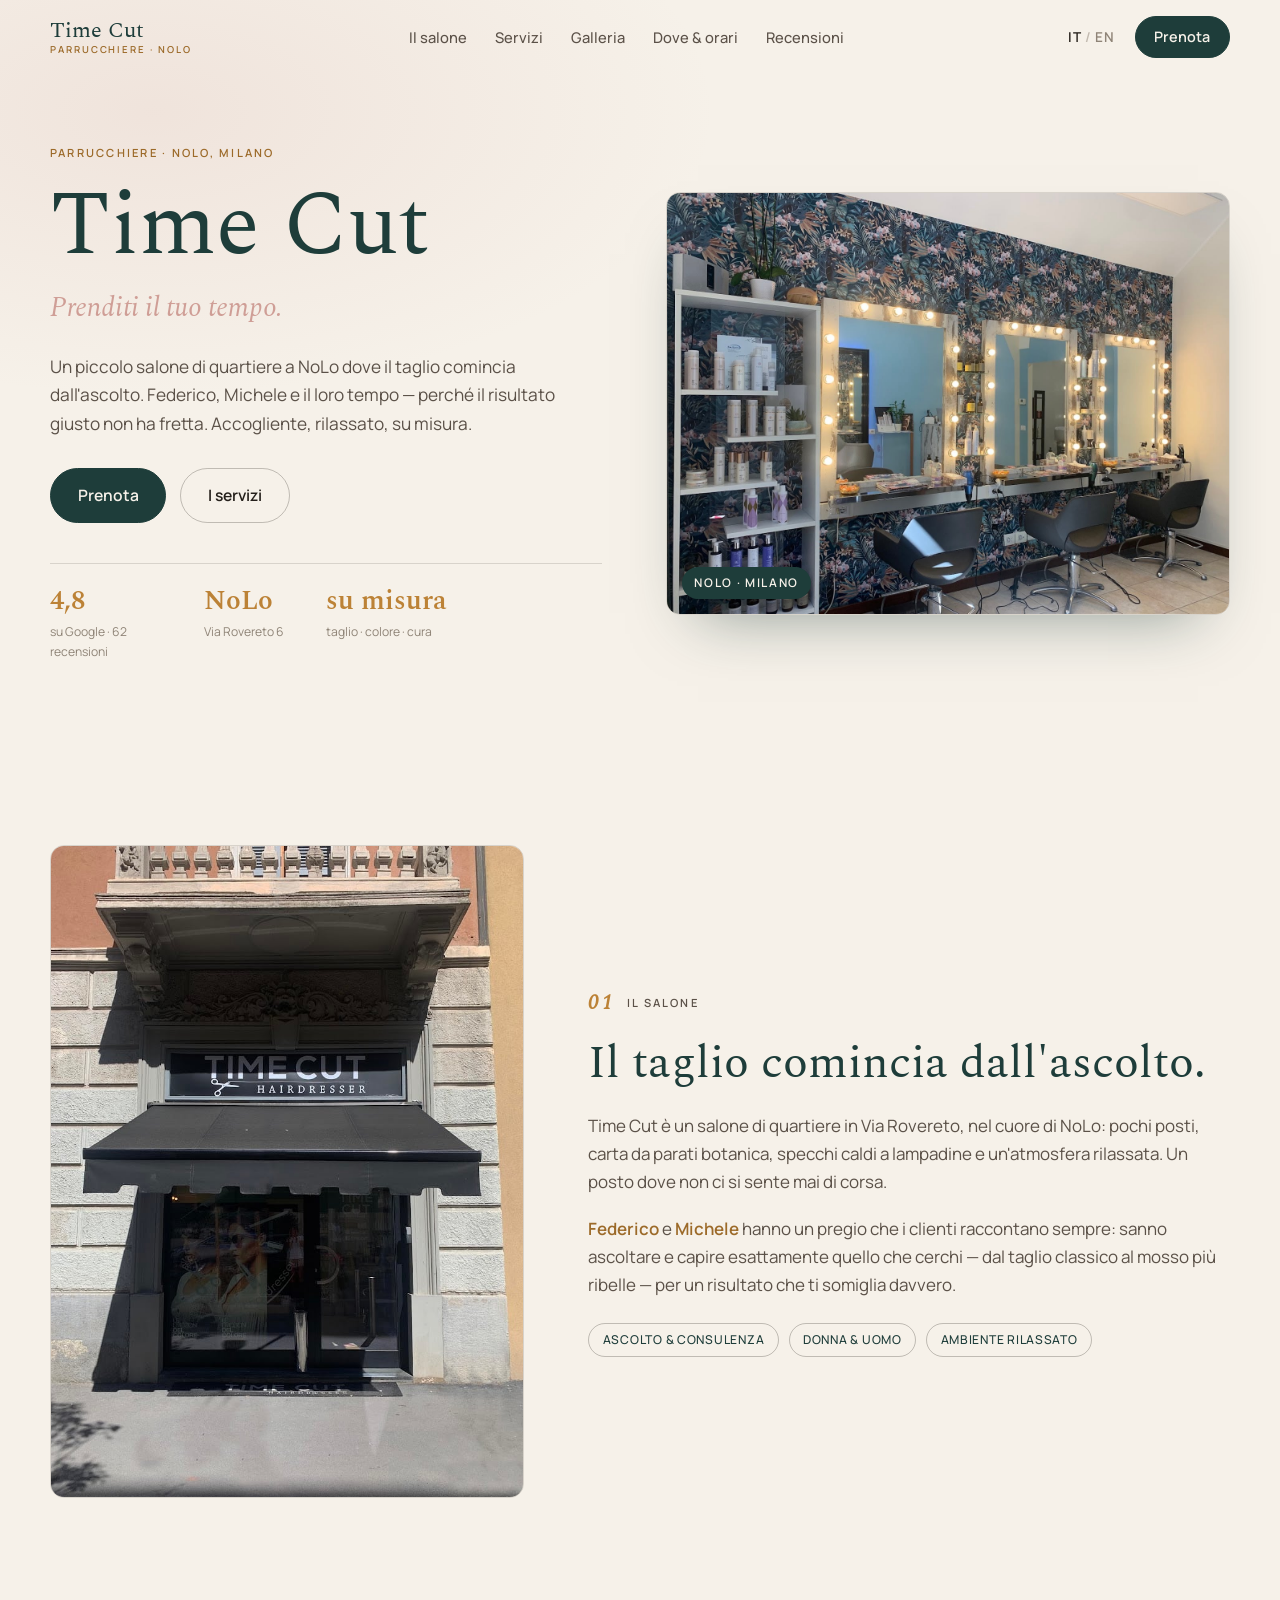
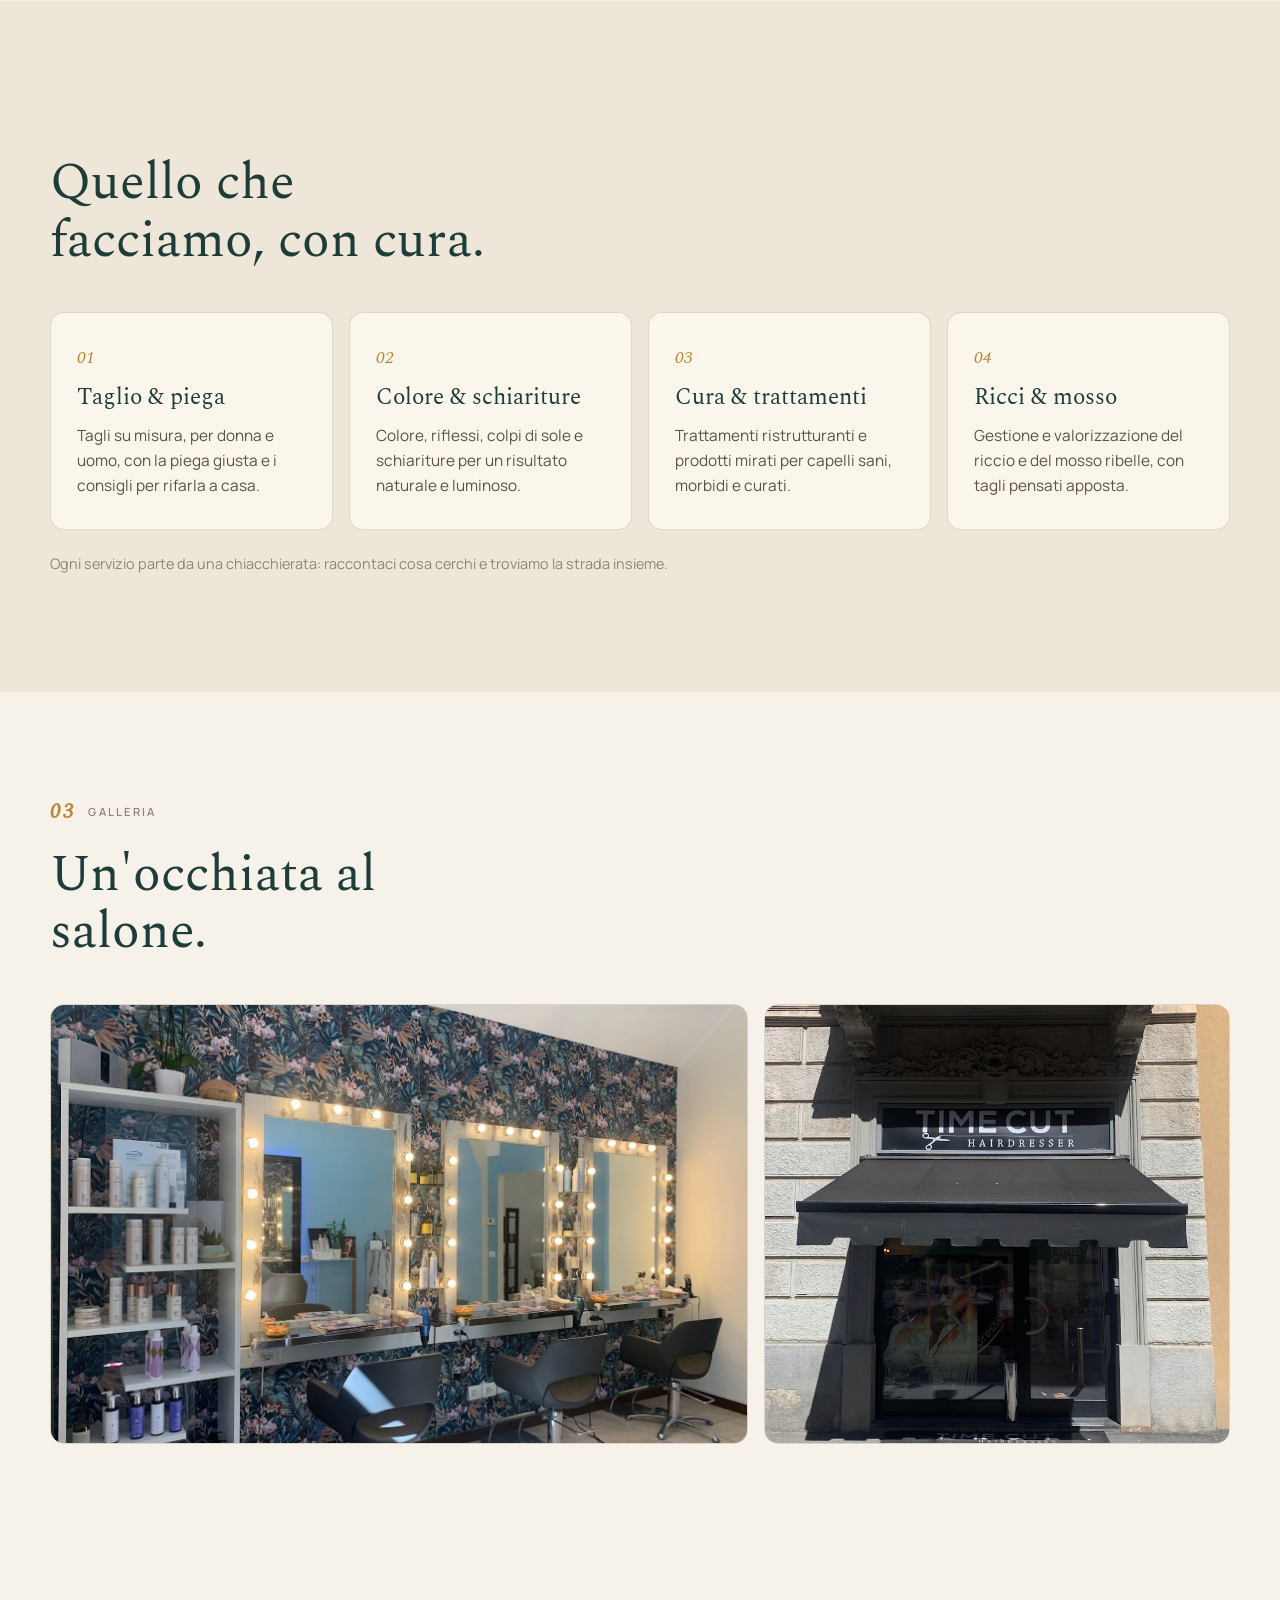
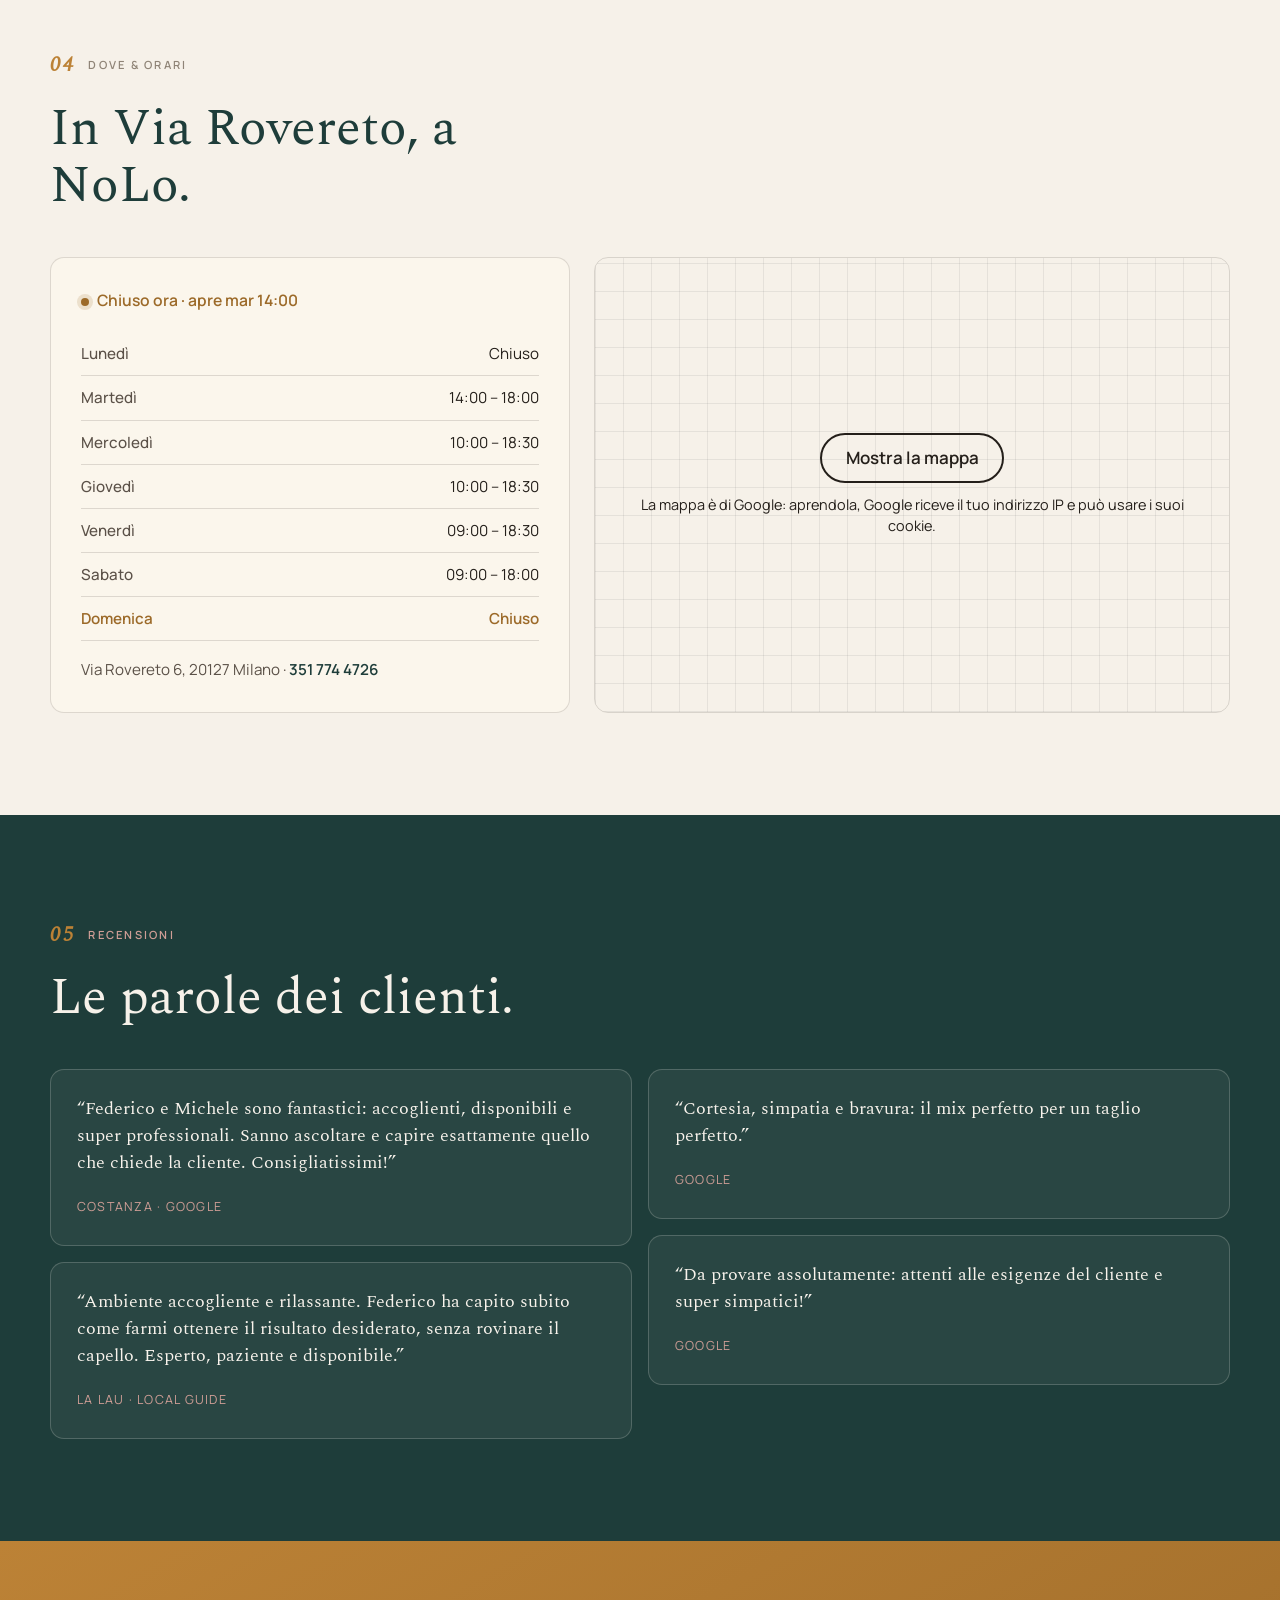
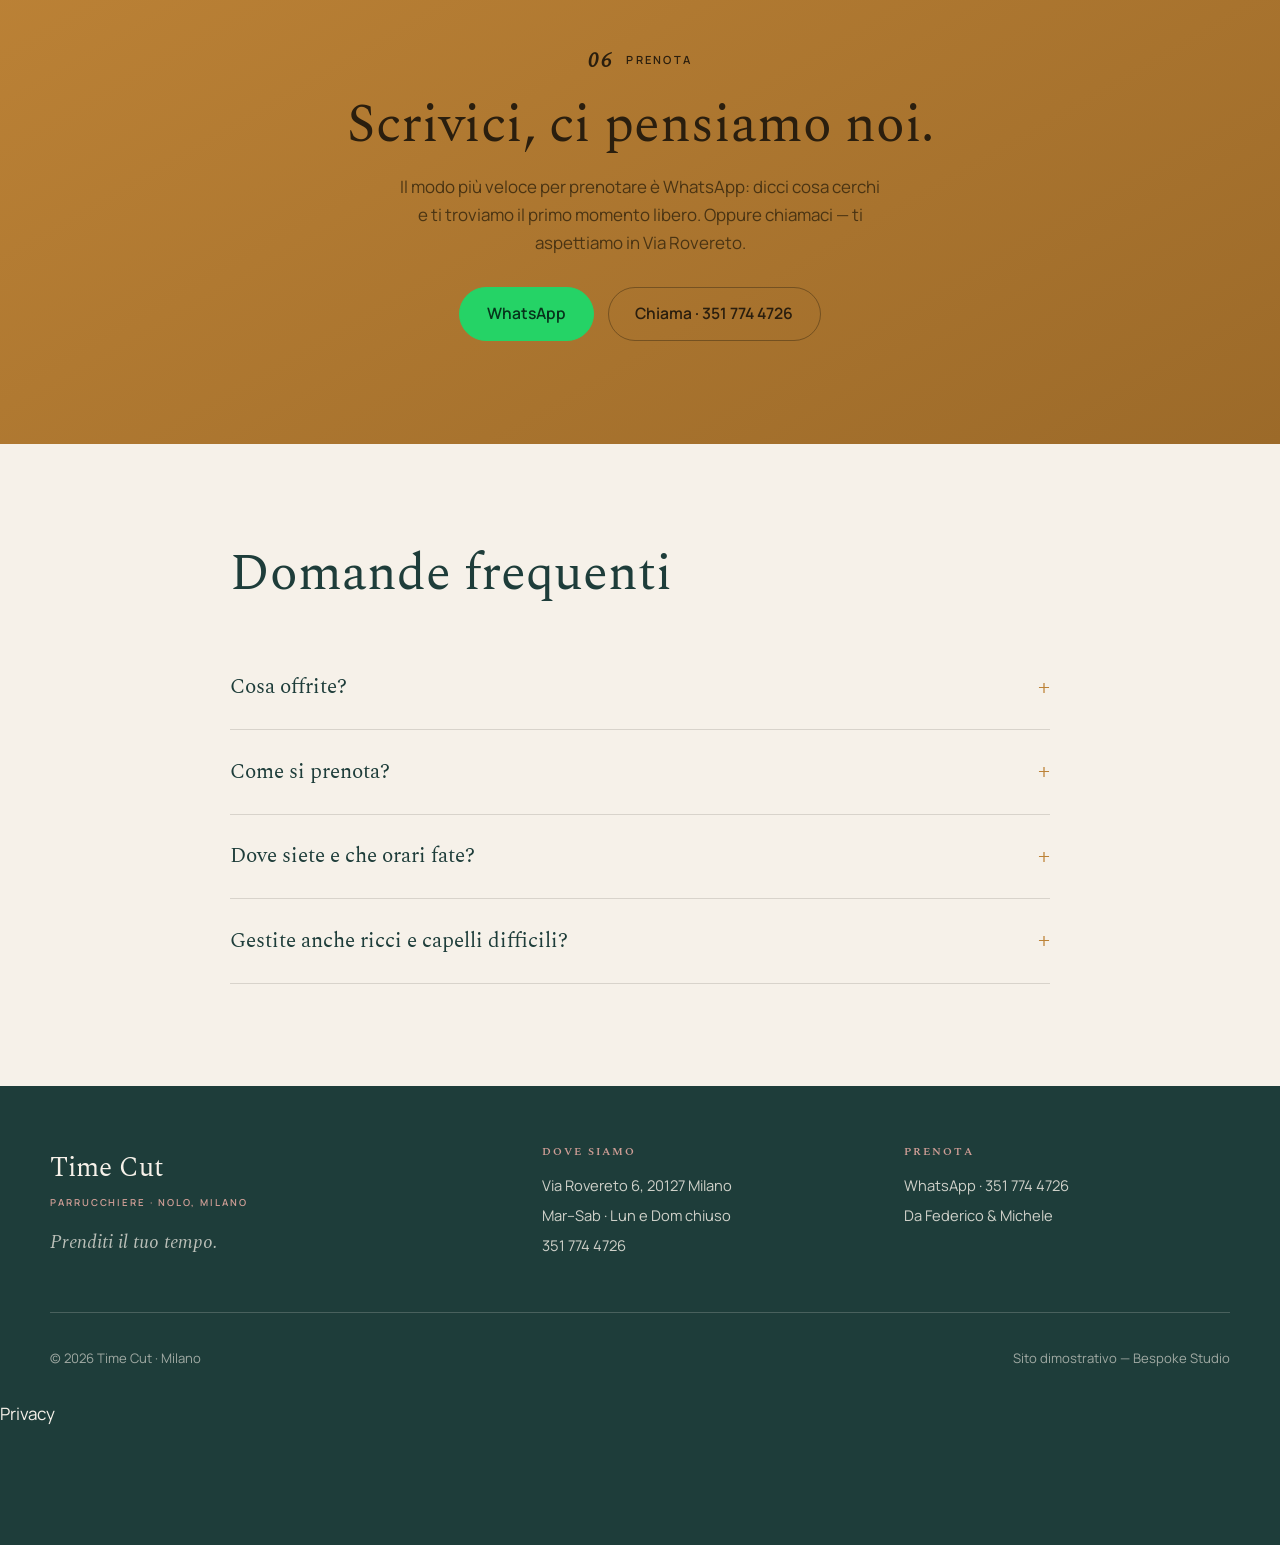
==== commit 8d1a6364: "Privacy e pulizia: caratteri sul sito, mappa al clic, informativa, noindex - caratteri copiati nel s" ====
--- a/index.html
+++ b/index.html
@@ -4,6 +4,7 @@
 <meta charset="utf-8">
 <script>(function(d){var r=d.documentElement;r.className=r.className.replace('no-js','js');if(matchMedia('(prefers-reduced-motion:reduce)').matches)r.classList.add('reduce-motion');})(document);</script>
 <meta name="viewport" content="width=device-width, initial-scale=1">
+<meta name="robots" content="noindex">
 <title>Time Cut — Parrucchiere a NoLo, Milano · Prenditi il tuo tempo</title>
 <meta name="description" content="Time Cut, Via Rovereto 6 (NoLo, Milano): parrucchiere di quartiere. Taglio, colore e cura dei capelli con ascolto e attenzione, da Federico e Michele. Prenota su WhatsApp.">
 <link rel="canonical" href="https://rotenzark.github.io/time-cut/">
@@ -21,9 +22,7 @@
 <link rel="icon" href="img/favicon.svg" type="image/svg+xml">
 <link rel="icon" href="img/favicon-32.png" sizes="32x32" type="image/png">
 <link rel="apple-touch-icon" href="img/apple-touch-icon.png">
-<link rel="preconnect" href="https://fonts.googleapis.com">
-<link rel="preconnect" href="https://fonts.gstatic.com" crossorigin>
-<link href="https://fonts.googleapis.com/css2?family=Spectral:ital,wght@0,400;0,500;0,600;1,400&family=Manrope:wght@400;500;600;700&display=swap" rel="stylesheet">
+<link rel="stylesheet" href="fonts/fonts.css?v=1">
 <link rel="stylesheet" href="css/styles.css?v=1">
 <script type="application/ld+json">
 {
@@ -207,7 +206,7 @@
         </div>
       </div>
       <div class="map reveal">
-        <iframe title="Mappa Time Cut, Via Rovereto 6 Milano" src="https://www.google.com/maps?q=Via+Rovereto+6,+Milano&output=embed" loading="lazy" referrerpolicy="no-referrer-when-downgrade"></iframe>
+        <div class="mappa-clic" data-mappa-clic style="--mappa-h: 320px"><template><iframe title="Mappa Time Cut, Via Rovereto 6 Milano" src="https://www.google.com/maps?q=Via+Rovereto+6,+Milano&output=embed" loading="lazy" referrerpolicy="no-referrer-when-downgrade"></iframe></template><div class="mappa-clic__velo"><a class="mappa-clic__btn" href="https://www.google.com/maps?q=Via+Rovereto+6,+Milano" target="_blank" rel="noopener">Mostra la mappa</a><p class="mappa-clic__nota">La mappa è di Google: aprendola, Google riceve il tuo indirizzo IP e può usare i suoi cookie.</p></div></div>
       </div>
     </div>
   </div>
@@ -287,6 +286,7 @@
     <p>© <span id="year"></span> Time Cut · Milano</p>
     <p class="footer__credit" data-i18n="footer.credit">Sito dimostrativo — Bespoke Studio</p>
   </div>
+  <p class="privacy-link"><a href="privacy.html">Privacy</a></p>
 </footer>
 
 <div class="action-bar">
@@ -301,5 +301,6 @@
 </div>
 
 <script src="js/main.js?v=1"></script>
+<script src="js/mappa-clic.js?v=1" defer></script>
 </body>
 </html>
--- a/fonts/fonts.css
+++ b/fonts/fonts.css
@@ -0,0 +1,397 @@
+/* Caratteri ospitati sul sito: nessuna richiesta a Google Fonts o Fontshare (giro privacy 1/10/2026). Licenze in LICENSE.txt. */
+/* cyrillic-ext */
+@font-face {
+  font-family: 'Manrope';
+  font-style: normal;
+  font-weight: 400;
+  font-display: swap;
+  src: url(manrope-v20-xn7gYHE41ni1AdIRggqxSuXd.woff2) format('woff2');
+  unicode-range: U+0460-052F, U+1C80-1C8A, U+20B4, U+2DE0-2DFF, U+A640-A69F, U+FE2E-FE2F;
+}
+/* cyrillic */
+@font-face {
+  font-family: 'Manrope';
+  font-style: normal;
+  font-weight: 400;
+  font-display: swap;
+  src: url(manrope-v20-xn7gYHE41ni1AdIRggOxSuXd.woff2) format('woff2');
+  unicode-range: U+0301, U+0400-045F, U+0490-0491, U+04B0-04B1, U+2116;
+}
+/* greek */
+@font-face {
+  font-family: 'Manrope';
+  font-style: normal;
+  font-weight: 400;
+  font-display: swap;
+  src: url(manrope-v20-xn7gYHE41ni1AdIRggSxSuXd.woff2) format('woff2');
+  unicode-range: U+0370-0377, U+037A-037F, U+0384-038A, U+038C, U+038E-03A1, U+03A3-03FF;
+}
+/* vietnamese */
+@font-face {
+  font-family: 'Manrope';
+  font-style: normal;
+  font-weight: 400;
+  font-display: swap;
+  src: url(manrope-v20-xn7gYHE41ni1AdIRggixSuXd.woff2) format('woff2');
+  unicode-range: U+0102-0103, U+0110-0111, U+0128-0129, U+0168-0169, U+01A0-01A1, U+01AF-01B0, U+0300-0301, U+0303-0304, U+0308-0309, U+0323, U+0329, U+1EA0-1EF9, U+20AB;
+}
+/* latin-ext */
+@font-face {
+  font-family: 'Manrope';
+  font-style: normal;
+  font-weight: 400;
+  font-display: swap;
+  src: url(manrope-v20-xn7gYHE41ni1AdIRggmxSuXd.woff2) format('woff2');
+  unicode-range: U+0100-02BA, U+02BD-02C5, U+02C7-02CC, U+02CE-02D7, U+02DD-02FF, U+0304, U+0308, U+0329, U+1D00-1DBF, U+1E00-1E9F, U+1EF2-1EFF, U+2020, U+20A0-20AB, U+20AD-20C0, U+2113, U+2C60-2C7F, U+A720-A7FF;
+}
+/* latin */
+@font-face {
+  font-family: 'Manrope';
+  font-style: normal;
+  font-weight: 400;
+  font-display: swap;
+  src: url(manrope-v20-xn7gYHE41ni1AdIRggexSg.woff2) format('woff2');
+  unicode-range: U+0000-00FF, U+0131, U+0152-0153, U+02BB-02BC, U+02C6, U+02DA, U+02DC, U+0304, U+0308, U+0329, U+2000-206F, U+20AC, U+2122, U+2191, U+2193, U+2212, U+2215, U+FEFF, U+FFFD;
+}
+/* cyrillic-ext */
+@font-face {
+  font-family: 'Manrope';
+  font-style: normal;
+  font-weight: 500;
+  font-display: swap;
+  src: url(manrope-v20-xn7gYHE41ni1AdIRggqxSuXd.woff2) format('woff2');
+  unicode-range: U+0460-052F, U+1C80-1C8A, U+20B4, U+2DE0-2DFF, U+A640-A69F, U+FE2E-FE2F;
+}
+/* cyrillic */
+@font-face {
+  font-family: 'Manrope';
+  font-style: normal;
+  font-weight: 500;
+  font-display: swap;
+  src: url(manrope-v20-xn7gYHE41ni1AdIRggOxSuXd.woff2) format('woff2');
+  unicode-range: U+0301, U+0400-045F, U+0490-0491, U+04B0-04B1, U+2116;
+}
+/* greek */
+@font-face {
+  font-family: 'Manrope';
+  font-style: normal;
+  font-weight: 500;
+  font-display: swap;
+  src: url(manrope-v20-xn7gYHE41ni1AdIRggSxSuXd.woff2) format('woff2');
+  unicode-range: U+0370-0377, U+037A-037F, U+0384-038A, U+038C, U+038E-03A1, U+03A3-03FF;
+}
+/* vietnamese */
+@font-face {
+  font-family: 'Manrope';
+  font-style: normal;
+  font-weight: 500;
+  font-display: swap;
+  src: url(manrope-v20-xn7gYHE41ni1AdIRggixSuXd.woff2) format('woff2');
+  unicode-range: U+0102-0103, U+0110-0111, U+0128-0129, U+0168-0169, U+01A0-01A1, U+01AF-01B0, U+0300-0301, U+0303-0304, U+0308-0309, U+0323, U+0329, U+1EA0-1EF9, U+20AB;
+}
+/* latin-ext */
+@font-face {
+  font-family: 'Manrope';
+  font-style: normal;
+  font-weight: 500;
+  font-display: swap;
+  src: url(manrope-v20-xn7gYHE41ni1AdIRggmxSuXd.woff2) format('woff2');
+  unicode-range: U+0100-02BA, U+02BD-02C5, U+02C7-02CC, U+02CE-02D7, U+02DD-02FF, U+0304, U+0308, U+0329, U+1D00-1DBF, U+1E00-1E9F, U+1EF2-1EFF, U+2020, U+20A0-20AB, U+20AD-20C0, U+2113, U+2C60-2C7F, U+A720-A7FF;
+}
+/* latin */
+@font-face {
+  font-family: 'Manrope';
+  font-style: normal;
+  font-weight: 500;
+  font-display: swap;
+  src: url(manrope-v20-xn7gYHE41ni1AdIRggexSg.woff2) format('woff2');
+  unicode-range: U+0000-00FF, U+0131, U+0152-0153, U+02BB-02BC, U+02C6, U+02DA, U+02DC, U+0304, U+0308, U+0329, U+2000-206F, U+20AC, U+2122, U+2191, U+2193, U+2212, U+2215, U+FEFF, U+FFFD;
+}
+/* cyrillic-ext */
+@font-face {
+  font-family: 'Manrope';
+  font-style: normal;
+  font-weight: 600;
+  font-display: swap;
+  src: url(manrope-v20-xn7gYHE41ni1AdIRggqxSuXd.woff2) format('woff2');
+  unicode-range: U+0460-052F, U+1C80-1C8A, U+20B4, U+2DE0-2DFF, U+A640-A69F, U+FE2E-FE2F;
+}
+/* cyrillic */
+@font-face {
+  font-family: 'Manrope';
+  font-style: normal;
+  font-weight: 600;
+  font-display: swap;
+  src: url(manrope-v20-xn7gYHE41ni1AdIRggOxSuXd.woff2) format('woff2');
+  unicode-range: U+0301, U+0400-045F, U+0490-0491, U+04B0-04B1, U+2116;
+}
+/* greek */
+@font-face {
+  font-family: 'Manrope';
+  font-style: normal;
+  font-weight: 600;
+  font-display: swap;
+  src: url(manrope-v20-xn7gYHE41ni1AdIRggSxSuXd.woff2) format('woff2');
+  unicode-range: U+0370-0377, U+037A-037F, U+0384-038A, U+038C, U+038E-03A1, U+03A3-03FF;
+}
+/* vietnamese */
+@font-face {
+  font-family: 'Manrope';
+  font-style: normal;
+  font-weight: 600;
+  font-display: swap;
+  src: url(manrope-v20-xn7gYHE41ni1AdIRggixSuXd.woff2) format('woff2');
+  unicode-range: U+0102-0103, U+0110-0111, U+0128-0129, U+0168-0169, U+01A0-01A1, U+01AF-01B0, U+0300-0301, U+0303-0304, U+0308-0309, U+0323, U+0329, U+1EA0-1EF9, U+20AB;
+}
+/* latin-ext */
+@font-face {
+  font-family: 'Manrope';
+  font-style: normal;
+  font-weight: 600;
+  font-display: swap;
+  src: url(manrope-v20-xn7gYHE41ni1AdIRggmxSuXd.woff2) format('woff2');
+  unicode-range: U+0100-02BA, U+02BD-02C5, U+02C7-02CC, U+02CE-02D7, U+02DD-02FF, U+0304, U+0308, U+0329, U+1D00-1DBF, U+1E00-1E9F, U+1EF2-1EFF, U+2020, U+20A0-20AB, U+20AD-20C0, U+2113, U+2C60-2C7F, U+A720-A7FF;
+}
+/* latin */
+@font-face {
+  font-family: 'Manrope';
+  font-style: normal;
+  font-weight: 600;
+  font-display: swap;
+  src: url(manrope-v20-xn7gYHE41ni1AdIRggexSg.woff2) format('woff2');
+  unicode-range: U+0000-00FF, U+0131, U+0152-0153, U+02BB-02BC, U+02C6, U+02DA, U+02DC, U+0304, U+0308, U+0329, U+2000-206F, U+20AC, U+2122, U+2191, U+2193, U+2212, U+2215, U+FEFF, U+FFFD;
+}
+/* cyrillic-ext */
+@font-face {
+  font-family: 'Manrope';
+  font-style: normal;
+  font-weight: 700;
+  font-display: swap;
+  src: url(manrope-v20-xn7gYHE41ni1AdIRggqxSuXd.woff2) format('woff2');
+  unicode-range: U+0460-052F, U+1C80-1C8A, U+20B4, U+2DE0-2DFF, U+A640-A69F, U+FE2E-FE2F;
+}
+/* cyrillic */
+@font-face {
+  font-family: 'Manrope';
+  font-style: normal;
+  font-weight: 700;
+  font-display: swap;
+  src: url(manrope-v20-xn7gYHE41ni1AdIRggOxSuXd.woff2) format('woff2');
+  unicode-range: U+0301, U+0400-045F, U+0490-0491, U+04B0-04B1, U+2116;
+}
+/* greek */
+@font-face {
+  font-family: 'Manrope';
+  font-style: normal;
+  font-weight: 700;
+  font-display: swap;
+  src: url(manrope-v20-xn7gYHE41ni1AdIRggSxSuXd.woff2) format('woff2');
+  unicode-range: U+0370-0377, U+037A-037F, U+0384-038A, U+038C, U+038E-03A1, U+03A3-03FF;
+}
+/* vietnamese */
+@font-face {
+  font-family: 'Manrope';
+  font-style: normal;
+  font-weight: 700;
+  font-display: swap;
+  src: url(manrope-v20-xn7gYHE41ni1AdIRggixSuXd.woff2) format('woff2');
+  unicode-range: U+0102-0103, U+0110-0111, U+0128-0129, U+0168-0169, U+01A0-01A1, U+01AF-01B0, U+0300-0301, U+0303-0304, U+0308-0309, U+0323, U+0329, U+1EA0-1EF9, U+20AB;
+}
+/* latin-ext */
+@font-face {
+  font-family: 'Manrope';
+  font-style: normal;
+  font-weight: 700;
+  font-display: swap;
+  src: url(manrope-v20-xn7gYHE41ni1AdIRggmxSuXd.woff2) format('woff2');
+  unicode-range: U+0100-02BA, U+02BD-02C5, U+02C7-02CC, U+02CE-02D7, U+02DD-02FF, U+0304, U+0308, U+0329, U+1D00-1DBF, U+1E00-1E9F, U+1EF2-1EFF, U+2020, U+20A0-20AB, U+20AD-20C0, U+2113, U+2C60-2C7F, U+A720-A7FF;
+}
+/* latin */
+@font-face {
+  font-family: 'Manrope';
+  font-style: normal;
+  font-weight: 700;
+  font-display: swap;
+  src: url(manrope-v20-xn7gYHE41ni1AdIRggexSg.woff2) format('woff2');
+  unicode-range: U+0000-00FF, U+0131, U+0152-0153, U+02BB-02BC, U+02C6, U+02DA, U+02DC, U+0304, U+0308, U+0329, U+2000-206F, U+20AC, U+2122, U+2191, U+2193, U+2212, U+2215, U+FEFF, U+FFFD;
+}
+/* cyrillic-ext */
+@font-face {
+  font-family: 'Spectral';
+  font-style: italic;
+  font-weight: 400;
+  font-display: swap;
+  src: url(spectral-v15-rnCt-xNNww_2s0amA9M8onfmTMuk.woff2) format('woff2');
+  unicode-range: U+0460-052F, U+1C80-1C8A, U+20B4, U+2DE0-2DFF, U+A640-A69F, U+FE2E-FE2F;
+}
+/* cyrillic */
+@font-face {
+  font-family: 'Spectral';
+  font-style: italic;
+  font-weight: 400;
+  font-display: swap;
+  src: url(spectral-v15-rnCt-xNNww_2s0amA9M8on7mTMuk.woff2) format('woff2');
+  unicode-range: U+0301, U+0400-045F, U+0490-0491, U+04B0-04B1, U+2116;
+}
+/* vietnamese */
+@font-face {
+  font-family: 'Spectral';
+  font-style: italic;
+  font-weight: 400;
+  font-display: swap;
+  src: url(spectral-v15-rnCt-xNNww_2s0amA9M8onXmTMuk.woff2) format('woff2');
+  unicode-range: U+0102-0103, U+0110-0111, U+0128-0129, U+0168-0169, U+01A0-01A1, U+01AF-01B0, U+0300-0301, U+0303-0304, U+0308-0309, U+0323, U+0329, U+1EA0-1EF9, U+20AB;
+}
+/* latin-ext */
+@font-face {
+  font-family: 'Spectral';
+  font-style: italic;
+  font-weight: 400;
+  font-display: swap;
+  src: url(spectral-v15-rnCt-xNNww_2s0amA9M8onTmTMuk.woff2) format('woff2');
+  unicode-range: U+0100-02BA, U+02BD-02C5, U+02C7-02CC, U+02CE-02D7, U+02DD-02FF, U+0304, U+0308, U+0329, U+1D00-1DBF, U+1E00-1E9F, U+1EF2-1EFF, U+2020, U+20A0-20AB, U+20AD-20C0, U+2113, U+2C60-2C7F, U+A720-A7FF;
+}
+/* latin */
+@font-face {
+  font-family: 'Spectral';
+  font-style: italic;
+  font-weight: 400;
+  font-display: swap;
+  src: url(spectral-v15-rnCt-xNNww_2s0amA9M8onrmTA.woff2) format('woff2');
+  unicode-range: U+0000-00FF, U+0131, U+0152-0153, U+02BB-02BC, U+02C6, U+02DA, U+02DC, U+0304, U+0308, U+0329, U+2000-206F, U+20AC, U+2122, U+2191, U+2193, U+2212, U+2215, U+FEFF, U+FFFD;
+}
+/* cyrillic-ext */
+@font-face {
+  font-family: 'Spectral';
+  font-style: normal;
+  font-weight: 400;
+  font-display: swap;
+  src: url(spectral-v15-rnCr-xNNww_2s0amA9M0knj-SA.woff2) format('woff2');
+  unicode-range: U+0460-052F, U+1C80-1C8A, U+20B4, U+2DE0-2DFF, U+A640-A69F, U+FE2E-FE2F;
+}
+/* cyrillic */
+@font-face {
+  font-family: 'Spectral';
+  font-style: normal;
+  font-weight: 400;
+  font-display: swap;
+  src: url(spectral-v15-rnCr-xNNww_2s0amA9M9knj-SA.woff2) format('woff2');
+  unicode-range: U+0301, U+0400-045F, U+0490-0491, U+04B0-04B1, U+2116;
+}
+/* vietnamese */
+@font-face {
+  font-family: 'Spectral';
+  font-style: normal;
+  font-weight: 400;
+  font-display: swap;
+  src: url(spectral-v15-rnCr-xNNww_2s0amA9M2knj-SA.woff2) format('woff2');
+  unicode-range: U+0102-0103, U+0110-0111, U+0128-0129, U+0168-0169, U+01A0-01A1, U+01AF-01B0, U+0300-0301, U+0303-0304, U+0308-0309, U+0323, U+0329, U+1EA0-1EF9, U+20AB;
+}
+/* latin-ext */
+@font-face {
+  font-family: 'Spectral';
+  font-style: normal;
+  font-weight: 400;
+  font-display: swap;
+  src: url(spectral-v15-rnCr-xNNww_2s0amA9M3knj-SA.woff2) format('woff2');
+  unicode-range: U+0100-02BA, U+02BD-02C5, U+02C7-02CC, U+02CE-02D7, U+02DD-02FF, U+0304, U+0308, U+0329, U+1D00-1DBF, U+1E00-1E9F, U+1EF2-1EFF, U+2020, U+20A0-20AB, U+20AD-20C0, U+2113, U+2C60-2C7F, U+A720-A7FF;
+}
+/* latin */
+@font-face {
+  font-family: 'Spectral';
+  font-style: normal;
+  font-weight: 400;
+  font-display: swap;
+  src: url(spectral-v15-rnCr-xNNww_2s0amA9M5kng.woff2) format('woff2');
+  unicode-range: U+0000-00FF, U+0131, U+0152-0153, U+02BB-02BC, U+02C6, U+02DA, U+02DC, U+0304, U+0308, U+0329, U+2000-206F, U+20AC, U+2122, U+2191, U+2193, U+2212, U+2215, U+FEFF, U+FFFD;
+}
+/* cyrillic-ext */
+@font-face {
+  font-family: 'Spectral';
+  font-style: normal;
+  font-weight: 500;
+  font-display: swap;
+  src: url(spectral-v15-rnCs-xNNww_2s0amA9vKsW3MafadWQ.woff2) format('woff2');
+  unicode-range: U+0460-052F, U+1C80-1C8A, U+20B4, U+2DE0-2DFF, U+A640-A69F, U+FE2E-FE2F;
+}
+/* cyrillic */
+@font-face {
+  font-family: 'Spectral';
+  font-style: normal;
+  font-weight: 500;
+  font-display: swap;
+  src: url(spectral-v15-rnCs-xNNww_2s0amA9vKsW3FafadWQ.woff2) format('woff2');
+  unicode-range: U+0301, U+0400-045F, U+0490-0491, U+04B0-04B1, U+2116;
+}
+/* vietnamese */
+@font-face {
+  font-family: 'Spectral';
+  font-style: normal;
+  font-weight: 500;
+  font-display: swap;
+  src: url(spectral-v15-rnCs-xNNww_2s0amA9vKsW3OafadWQ.woff2) format('woff2');
+  unicode-range: U+0102-0103, U+0110-0111, U+0128-0129, U+0168-0169, U+01A0-01A1, U+01AF-01B0, U+0300-0301, U+0303-0304, U+0308-0309, U+0323, U+0329, U+1EA0-1EF9, U+20AB;
+}
+/* latin-ext */
+@font-face {
+  font-family: 'Spectral';
+  font-style: normal;
+  font-weight: 500;
+  font-display: swap;
+  src: url(spectral-v15-rnCs-xNNww_2s0amA9vKsW3PafadWQ.woff2) format('woff2');
+  unicode-range: U+0100-02BA, U+02BD-02C5, U+02C7-02CC, U+02CE-02D7, U+02DD-02FF, U+0304, U+0308, U+0329, U+1D00-1DBF, U+1E00-1E9F, U+1EF2-1EFF, U+2020, U+20A0-20AB, U+20AD-20C0, U+2113, U+2C60-2C7F, U+A720-A7FF;
+}
+/* latin */
+@font-face {
+  font-family: 'Spectral';
+  font-style: normal;
+  font-weight: 500;
+  font-display: swap;
+  src: url(spectral-v15-rnCs-xNNww_2s0amA9vKsW3BafY.woff2) format('woff2');
+  unicode-range: U+0000-00FF, U+0131, U+0152-0153, U+02BB-02BC, U+02C6, U+02DA, U+02DC, U+0304, U+0308, U+0329, U+2000-206F, U+20AC, U+2122, U+2191, U+2193, U+2212, U+2215, U+FEFF, U+FFFD;
+}
+/* cyrillic-ext */
+@font-face {
+  font-family: 'Spectral';
+  font-style: normal;
+  font-weight: 600;
+  font-display: swap;
+  src: url(spectral-v15-rnCs-xNNww_2s0amA9vmtm3MafadWQ.woff2) format('woff2');
+  unicode-range: U+0460-052F, U+1C80-1C8A, U+20B4, U+2DE0-2DFF, U+A640-A69F, U+FE2E-FE2F;
+}
+/* cyrillic */
+@font-face {
+  font-family: 'Spectral';
+  font-style: normal;
+  font-weight: 600;
+  font-display: swap;
+  src: url(spectral-v15-rnCs-xNNww_2s0amA9vmtm3FafadWQ.woff2) format('woff2');
+  unicode-range: U+0301, U+0400-045F, U+0490-0491, U+04B0-04B1, U+2116;
+}
+/* vietnamese */
+@font-face {
+  font-family: 'Spectral';
+  font-style: normal;
+  font-weight: 600;
+  font-display: swap;
+  src: url(spectral-v15-rnCs-xNNww_2s0amA9vmtm3OafadWQ.woff2) format('woff2');
+  unicode-range: U+0102-0103, U+0110-0111, U+0128-0129, U+0168-0169, U+01A0-01A1, U+01AF-01B0, U+0300-0301, U+0303-0304, U+0308-0309, U+0323, U+0329, U+1EA0-1EF9, U+20AB;
+}
+/* latin-ext */
+@font-face {
+  font-family: 'Spectral';
+  font-style: normal;
+  font-weight: 600;
+  font-display: swap;
+  src: url(spectral-v15-rnCs-xNNww_2s0amA9vmtm3PafadWQ.woff2) format('woff2');
+  unicode-range: U+0100-02BA, U+02BD-02C5, U+02C7-02CC, U+02CE-02D7, U+02DD-02FF, U+0304, U+0308, U+0329, U+1D00-1DBF, U+1E00-1E9F, U+1EF2-1EFF, U+2020, U+20A0-20AB, U+20AD-20C0, U+2113, U+2C60-2C7F, U+A720-A7FF;
+}
+/* latin */
+@font-face {
+  font-family: 'Spectral';
+  font-style: normal;
+  font-weight: 600;
+  font-display: swap;
+  src: url(spectral-v15-rnCs-xNNww_2s0amA9vmtm3BafY.woff2) format('woff2');
+  unicode-range: U+0000-00FF, U+0131, U+0152-0153, U+02BB-02BC, U+02C6, U+02DA, U+02DC, U+0304, U+0308, U+0329, U+2000-206F, U+20AC, U+2122, U+2191, U+2193, U+2212, U+2215, U+FEFF, U+FFFD;
+}
--- a/css/styles.css
+++ b/css/styles.css
@@ -219,3 +219,12 @@
   .footer__grid{grid-template-columns:1fr}
   .hero__stats{flex-wrap:wrap;gap:18px}
 }
+
+/*MAPPACLIC*/
+/* la mappa Google si carica solo al clic (giro privacy 1/10/2026) */
+.mappa-clic { display: flex; align-items: center; justify-content: center; width: 100%; height: 100%; min-height: var(--mappa-h, 320px); box-sizing: border-box; padding: 24px; text-align: center; background: repeating-linear-gradient(0deg, rgba(127, 127, 127, 0.14) 0 1px, transparent 1px 28px), repeating-linear-gradient(90deg, rgba(127, 127, 127, 0.14) 0 1px, transparent 1px 28px); }
+.mappa-clic__velo { display: flex; flex-direction: column; align-items: center; gap: 12px; max-width: 32em; }
+.mappa-clic__btn { display: inline-block; padding: 0.75em 1.4em; border: 2px solid currentColor; border-radius: 999px; color: inherit; font: inherit; font-weight: 600; line-height: 1.2; text-decoration: none; background: transparent; cursor: pointer; }
+.mappa-clic__btn:hover, .mappa-clic__btn:focus-visible { text-decoration: underline; }
+.mappa-clic__nota { margin: 0; font-size: 0.85em; line-height: 1.45; }
+/*/MAPPACLIC*/
